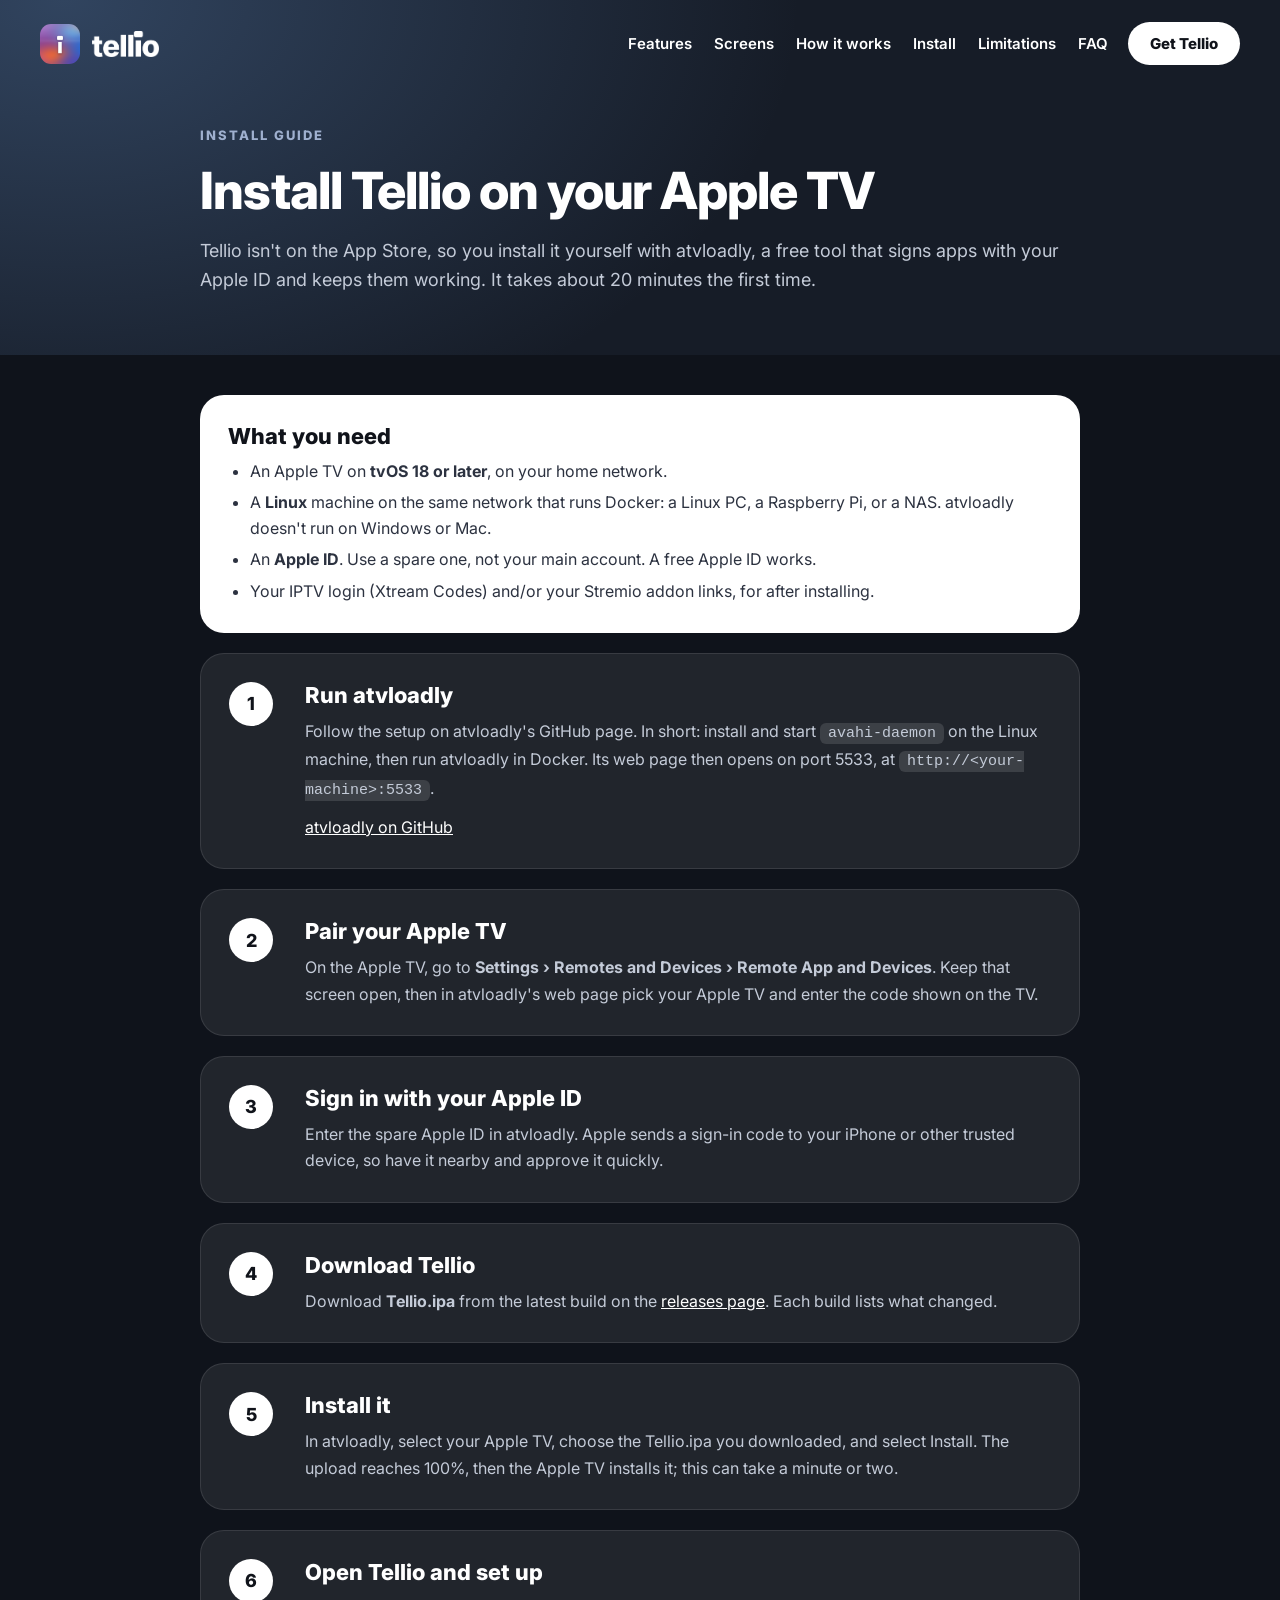
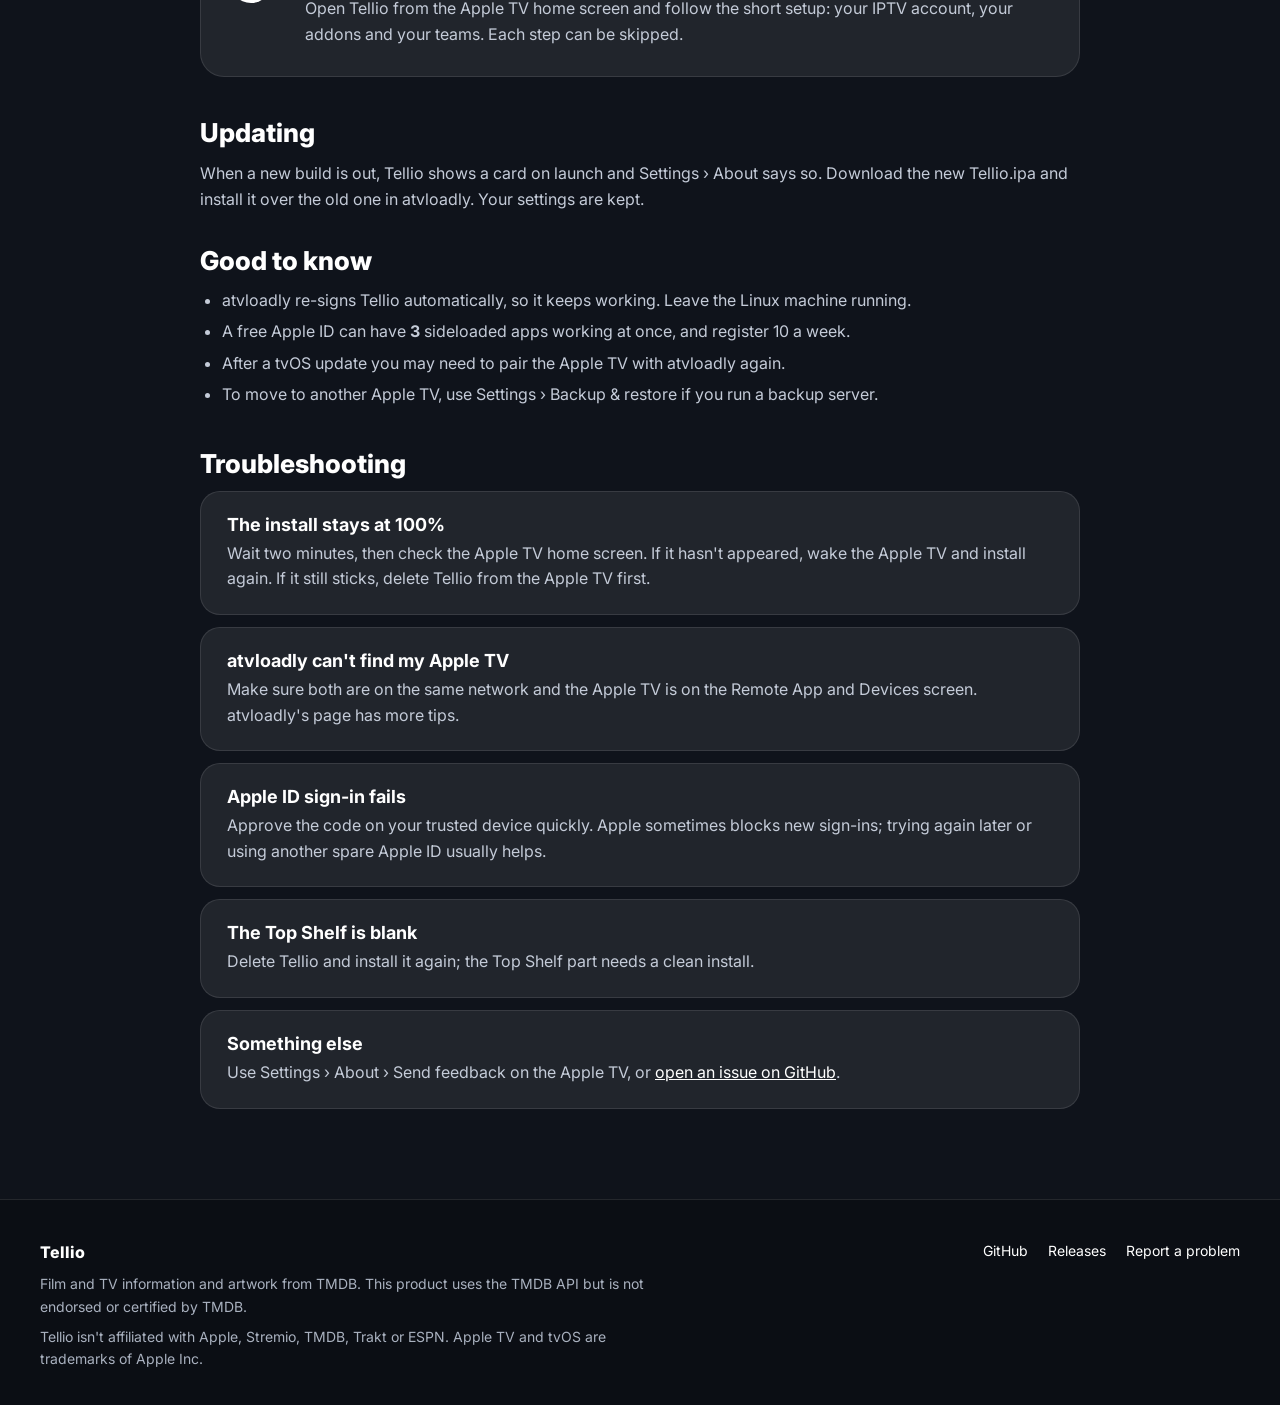
==== install.html @ f8b32e5e "Add beta details, privacy and an install guide The home page gets a BETA label, a Known limitations " ====
<!doctype html>
<html lang="en">
<head>
<meta charset="utf-8">
<meta name="viewport" content="width=device-width, initial-scale=1">
<title>Install Tellio on Apple TV</title>
<meta name="description" content="How to install Tellio on your Apple TV with atvloadly: what you need, step by step, updating and troubleshooting.">
<meta property="og:title" content="Install Tellio on Apple TV">
<meta property="og:description" content="A native Apple TV player for your own Stremio addons and IPTV account.">
<meta name="theme-color" content="#161c27">
<link rel="icon" href="favicon.png" type="image/png">
<link rel="apple-touch-icon" href="apple-touch-icon.png">
<meta property="og:image" content="https://ms2620.github.io/tellio-site/screens/og.jpg">
<meta name="twitter:card" content="summary_large_image">
<link rel="preconnect" href="https://fonts.googleapis.com">
<link rel="preconnect" href="https://fonts.gstatic.com" crossorigin>
<link href="https://fonts.googleapis.com/css2?family=Inter:wght@400;500;600;700;800&amp;display=swap" rel="stylesheet">
<style>
body{margin:0;background:#0f131b}
html{scroll-behavior:smooth}
a{color:#ffffff}a:hover{color:#d6dcea}
a:focus-visible{outline:3px solid #9fb0cf;outline-offset:3px;border-radius:8px}
section{scroll-margin-top:20px}
</style>
</head>
<body>
<div style="min-height:100vh;font-family:Inter, system-ui, sans-serif;color:#ffffff;background:#0f131b">
  <header style="background:radial-gradient(46rem 30rem at 5% 0%, rgba(89,128,179,0.4), rgba(0,0,0,0)),#161c27">
    <nav style="max-width:1200px;margin:0 auto;padding:22px 24px;display:flex;flex-wrap:wrap;align-items:center;gap:20px">
      <a href="index.html" aria-label="Tellio home" style="display:flex;align-items:center;gap:12px;text-decoration:none"><img src="logo.png" alt="" width="40" height="40" style="width:40px;height:40px;border-radius:11px;display:block"><img src="wordmark.png" alt="Tellio" height="26" style="height:26px;width:auto;display:block"></a>
      <span style="flex:1"></span>
      <div style="display:flex;flex-wrap:wrap;gap:22px;font-size:15px;font-weight:600"><a href="index.html#features" style="text-decoration:none">Features</a><a href="index.html#screens" style="text-decoration:none">Screens</a><a href="index.html#how" style="text-decoration:none">How it works</a><a href="index.html#install" style="text-decoration:none">Install</a><a href="index.html#limits" style="text-decoration:none">Limitations</a><a href="index.html#faq" style="text-decoration:none">FAQ</a></div>
      <a href="index.html#install" style="padding:12px 22px;border-radius:999px;background:#ffffff;color:#10131a;font-size:15px;font-weight:800;text-decoration:none">Get Tellio</a>
    </nav>
    <div style="max-width:880px;margin:0 auto;padding:40px 24px 60px;display:flex;flex-direction:column;gap:16px">
      <span style="font-size:13px;font-weight:800;letter-spacing:2px;color:#9fb0cf">INSTALL GUIDE</span>
      <h1 style="margin:0;font-size:clamp(2rem, 4.5vw, 3.2rem);font-weight:800;letter-spacing:-0.02em">Install Tellio on your Apple TV</h1>
      <p style="margin:0;font-size:18px;line-height:1.6;color:#c4cbd8">Tellio isn't on the App Store, so you install it yourself with atvloadly, a free tool that signs apps with your Apple ID and keeps them working. It takes about 20 minutes the first time.</p>
    </div>
  </header>
  <main style="max-width:880px;margin:0 auto;padding:40px 24px 90px;display:flex;flex-direction:column;gap:20px">
    <section style="padding:28px;border-radius:24px;background:#ffffff;color:#10131a;display:flex;flex-direction:column;gap:10px">
      <h2 style="margin:0;font-size:22px;font-weight:800">What you need</h2>
      <ul style="margin:0;padding-left:22px;display:flex;flex-direction:column;gap:6px;font-size:16px;line-height:1.6;color:#2c3240">
        <li>An Apple TV on <b>tvOS 18 or later</b>, on your home network.</li>
        <li>A <b>Linux</b> machine on the same network that runs Docker: a Linux PC, a Raspberry Pi, or a NAS. atvloadly doesn't run on Windows or Mac.</li>
        <li>An <b>Apple ID</b>. Use a spare one, not your main account. A free Apple ID works.</li>
        <li>Your IPTV login (Xtream Codes) and/or your Stremio addon links, for after installing.</li>
      </ul>
    </section>
    <section style="display:grid;grid-template-columns:56px 1fr;gap:20px;padding:28px;border-radius:24px;background:rgba(255,255,255,0.08);border:1px solid rgba(255,255,255,0.1)">
      <span style="width:44px;height:44px;border-radius:50%;background:#ffffff;color:#10131a;font-weight:800;font-size:18px;display:flex;align-items:center;justify-content:center">1</span>
      <div style="display:flex;flex-direction:column;gap:10px;min-width:0"><h2 style="margin:0;font-size:22px;font-weight:800">Run atvloadly</h2><p style="margin:0;font-size:16px;line-height:1.65;color:#c4cbd8">Follow the setup on atvloadly's GitHub page. In short: install and start <code style="font-family:ui-monospace, SFMono-Regular, Menlo, Consolas, monospace;font-size:15px;padding:2px 8px;border-radius:6px;background:rgba(255,255,255,0.12)">avahi-daemon</code> on the Linux machine, then run atvloadly in Docker. Its web page then opens on port 5533, at <code style="font-family:ui-monospace, SFMono-Regular, Menlo, Consolas, monospace;font-size:15px;padding:2px 8px;border-radius:6px;background:rgba(255,255,255,0.12)">http://&lt;your-machine&gt;:5533</code>.</p><p style="margin:0;font-size:16px;line-height:1.65;color:#c4cbd8"><a href="https://github.com/bitxeno/atvloadly">atvloadly on GitHub</a></p></div>
    </section>
    <section style="display:grid;grid-template-columns:56px 1fr;gap:20px;padding:28px;border-radius:24px;background:rgba(255,255,255,0.08);border:1px solid rgba(255,255,255,0.1)">
      <span style="width:44px;height:44px;border-radius:50%;background:#ffffff;color:#10131a;font-weight:800;font-size:18px;display:flex;align-items:center;justify-content:center">2</span>
      <div style="display:flex;flex-direction:column;gap:10px;min-width:0"><h2 style="margin:0;font-size:22px;font-weight:800">Pair your Apple TV</h2><p style="margin:0;font-size:16px;line-height:1.65;color:#c4cbd8">On the Apple TV, go to <b>Settings › Remotes and Devices › Remote App and Devices</b>. Keep that screen open, then in atvloadly's web page pick your Apple TV and enter the code shown on the TV.</p></div>
    </section>
    <section style="display:grid;grid-template-columns:56px 1fr;gap:20px;padding:28px;border-radius:24px;background:rgba(255,255,255,0.08);border:1px solid rgba(255,255,255,0.1)">
      <span style="width:44px;height:44px;border-radius:50%;background:#ffffff;color:#10131a;font-weight:800;font-size:18px;display:flex;align-items:center;justify-content:center">3</span>
      <div style="display:flex;flex-direction:column;gap:10px;min-width:0"><h2 style="margin:0;font-size:22px;font-weight:800">Sign in with your Apple ID</h2><p style="margin:0;font-size:16px;line-height:1.65;color:#c4cbd8">Enter the spare Apple ID in atvloadly. Apple sends a sign-in code to your iPhone or other trusted device, so have it nearby and approve it quickly.</p></div>
    </section>
    <section style="display:grid;grid-template-columns:56px 1fr;gap:20px;padding:28px;border-radius:24px;background:rgba(255,255,255,0.08);border:1px solid rgba(255,255,255,0.1)">
      <span style="width:44px;height:44px;border-radius:50%;background:#ffffff;color:#10131a;font-weight:800;font-size:18px;display:flex;align-items:center;justify-content:center">4</span>
      <div style="display:flex;flex-direction:column;gap:10px;min-width:0"><h2 style="margin:0;font-size:22px;font-weight:800">Download Tellio</h2><p style="margin:0;font-size:16px;line-height:1.65;color:#c4cbd8">Download <b>Tellio.ipa</b> from the latest build on the <a href="https://github.com/MS2620/tellio/releases">releases page</a>. Each build lists what changed.</p></div>
    </section>
    <section style="display:grid;grid-template-columns:56px 1fr;gap:20px;padding:28px;border-radius:24px;background:rgba(255,255,255,0.08);border:1px solid rgba(255,255,255,0.1)">
      <span style="width:44px;height:44px;border-radius:50%;background:#ffffff;color:#10131a;font-weight:800;font-size:18px;display:flex;align-items:center;justify-content:center">5</span>
      <div style="display:flex;flex-direction:column;gap:10px;min-width:0"><h2 style="margin:0;font-size:22px;font-weight:800">Install it</h2><p style="margin:0;font-size:16px;line-height:1.65;color:#c4cbd8">In atvloadly, select your Apple TV, choose the Tellio.ipa you downloaded, and select Install. The upload reaches 100%, then the Apple TV installs it; this can take a minute or two.</p></div>
    </section>
    <section style="display:grid;grid-template-columns:56px 1fr;gap:20px;padding:28px;border-radius:24px;background:rgba(255,255,255,0.08);border:1px solid rgba(255,255,255,0.1)">
      <span style="width:44px;height:44px;border-radius:50%;background:#ffffff;color:#10131a;font-weight:800;font-size:18px;display:flex;align-items:center;justify-content:center">6</span>
      <div style="display:flex;flex-direction:column;gap:10px;min-width:0"><h2 style="margin:0;font-size:22px;font-weight:800">Open Tellio and set up</h2><p style="margin:0;font-size:16px;line-height:1.65;color:#c4cbd8">Open Tellio from the Apple TV home screen and follow the short setup: your IPTV account, your addons and your teams. Each step can be skipped.</p></div>
    </section>
    <section style="display:flex;flex-direction:column;gap:12px;padding-top:20px">
      <h2 style="margin:0;font-size:26px;font-weight:800">Updating</h2>
      <p style="margin:0;font-size:16px;line-height:1.65;color:#c4cbd8">When a new build is out, Tellio shows a card on launch and Settings › About says so. Download the new Tellio.ipa and install it over the old one in atvloadly. Your settings are kept.</p>
      <h2 style="margin:20px 0 0;font-size:26px;font-weight:800">Good to know</h2>
      <ul style="margin:0;padding-left:22px;display:flex;flex-direction:column;gap:6px"><li style="font-size:16px;line-height:1.6;color:#c4cbd8">atvloadly re-signs Tellio automatically, so it keeps working. Leave the Linux machine running.</li><li style="font-size:16px;line-height:1.6;color:#c4cbd8">A free Apple ID can have <b>3</b> sideloaded apps working at once, and register 10 a week.</li><li style="font-size:16px;line-height:1.6;color:#c4cbd8">After a tvOS update you may need to pair the Apple TV with atvloadly again.</li><li style="font-size:16px;line-height:1.6;color:#c4cbd8">To move to another Apple TV, use Settings › Backup &amp; restore if you run a backup server.</li></ul>
    </section>
    <section style="display:flex;flex-direction:column;gap:12px;padding-top:20px">
      <h2 style="margin:0;font-size:26px;font-weight:800">Troubleshooting</h2>
      <div style="padding:22px 26px;border-radius:20px;background:rgba(255,255,255,0.08);border:1px solid rgba(255,255,255,0.1)"><h3 style="margin:0 0 6px;font-size:18px;font-weight:700">The install stays at 100%</h3><p style="margin:0;font-size:16px;line-height:1.6;color:#c4cbd8">Wait two minutes, then check the Apple TV home screen. If it hasn't appeared, wake the Apple TV and install again. If it still sticks, delete Tellio from the Apple TV first.</p></div>
      <div style="padding:22px 26px;border-radius:20px;background:rgba(255,255,255,0.08);border:1px solid rgba(255,255,255,0.1)"><h3 style="margin:0 0 6px;font-size:18px;font-weight:700">atvloadly can't find my Apple TV</h3><p style="margin:0;font-size:16px;line-height:1.6;color:#c4cbd8">Make sure both are on the same network and the Apple TV is on the Remote App and Devices screen. atvloadly's page has more tips.</p></div>
      <div style="padding:22px 26px;border-radius:20px;background:rgba(255,255,255,0.08);border:1px solid rgba(255,255,255,0.1)"><h3 style="margin:0 0 6px;font-size:18px;font-weight:700">Apple ID sign-in fails</h3><p style="margin:0;font-size:16px;line-height:1.6;color:#c4cbd8">Approve the code on your trusted device quickly. Apple sometimes blocks new sign-ins; trying again later or using another spare Apple ID usually helps.</p></div>
      <div style="padding:22px 26px;border-radius:20px;background:rgba(255,255,255,0.08);border:1px solid rgba(255,255,255,0.1)"><h3 style="margin:0 0 6px;font-size:18px;font-weight:700">The Top Shelf is blank</h3><p style="margin:0;font-size:16px;line-height:1.6;color:#c4cbd8">Delete Tellio and install it again; the Top Shelf part needs a clean install.</p></div>
      <div style="padding:22px 26px;border-radius:20px;background:rgba(255,255,255,0.08);border:1px solid rgba(255,255,255,0.1)"><h3 style="margin:0 0 6px;font-size:18px;font-weight:700">Something else</h3><p style="margin:0;font-size:16px;line-height:1.6;color:#c4cbd8">Use Settings › About › Send feedback on the Apple TV, or <a href="https://github.com/MS2620/tellio/issues">open an issue on GitHub</a>.</p></div>
    </section>
  </main>
  <footer style="border-top:1px solid rgba(255,255,255,0.1);background:#0b0e14">
    <div style="max-width:1200px;margin:0 auto;padding:40px 24px;display:flex;flex-wrap:wrap;gap:24px;justify-content:space-between;font-size:14px;line-height:1.6;color:#a9b1bf">
      <div style="display:flex;flex-direction:column;gap:8px;max-width:640px">
        <span style="font-size:16px;font-weight:800;color:#ffffff">Tellio</span>
        <span>Film and TV information and artwork from TMDB. This product uses the TMDB API but is not endorsed or certified by TMDB.</span>
        <span>Tellio isn't affiliated with Apple, Stremio, TMDB, Trakt or ESPN. Apple TV and tvOS are trademarks of Apple Inc.</span>
      </div>
      <div style="display:flex;gap:20px;align-items:flex-start"><a href="https://github.com/MS2620/tellio" style="text-decoration:none">GitHub</a><a href="https://github.com/MS2620/tellio/releases" style="text-decoration:none">Releases</a><a href="https://github.com/MS2620/tellio/issues" style="text-decoration:none">Report a problem</a></div>
    </div>
  </footer>
</div>
</body>
</html>
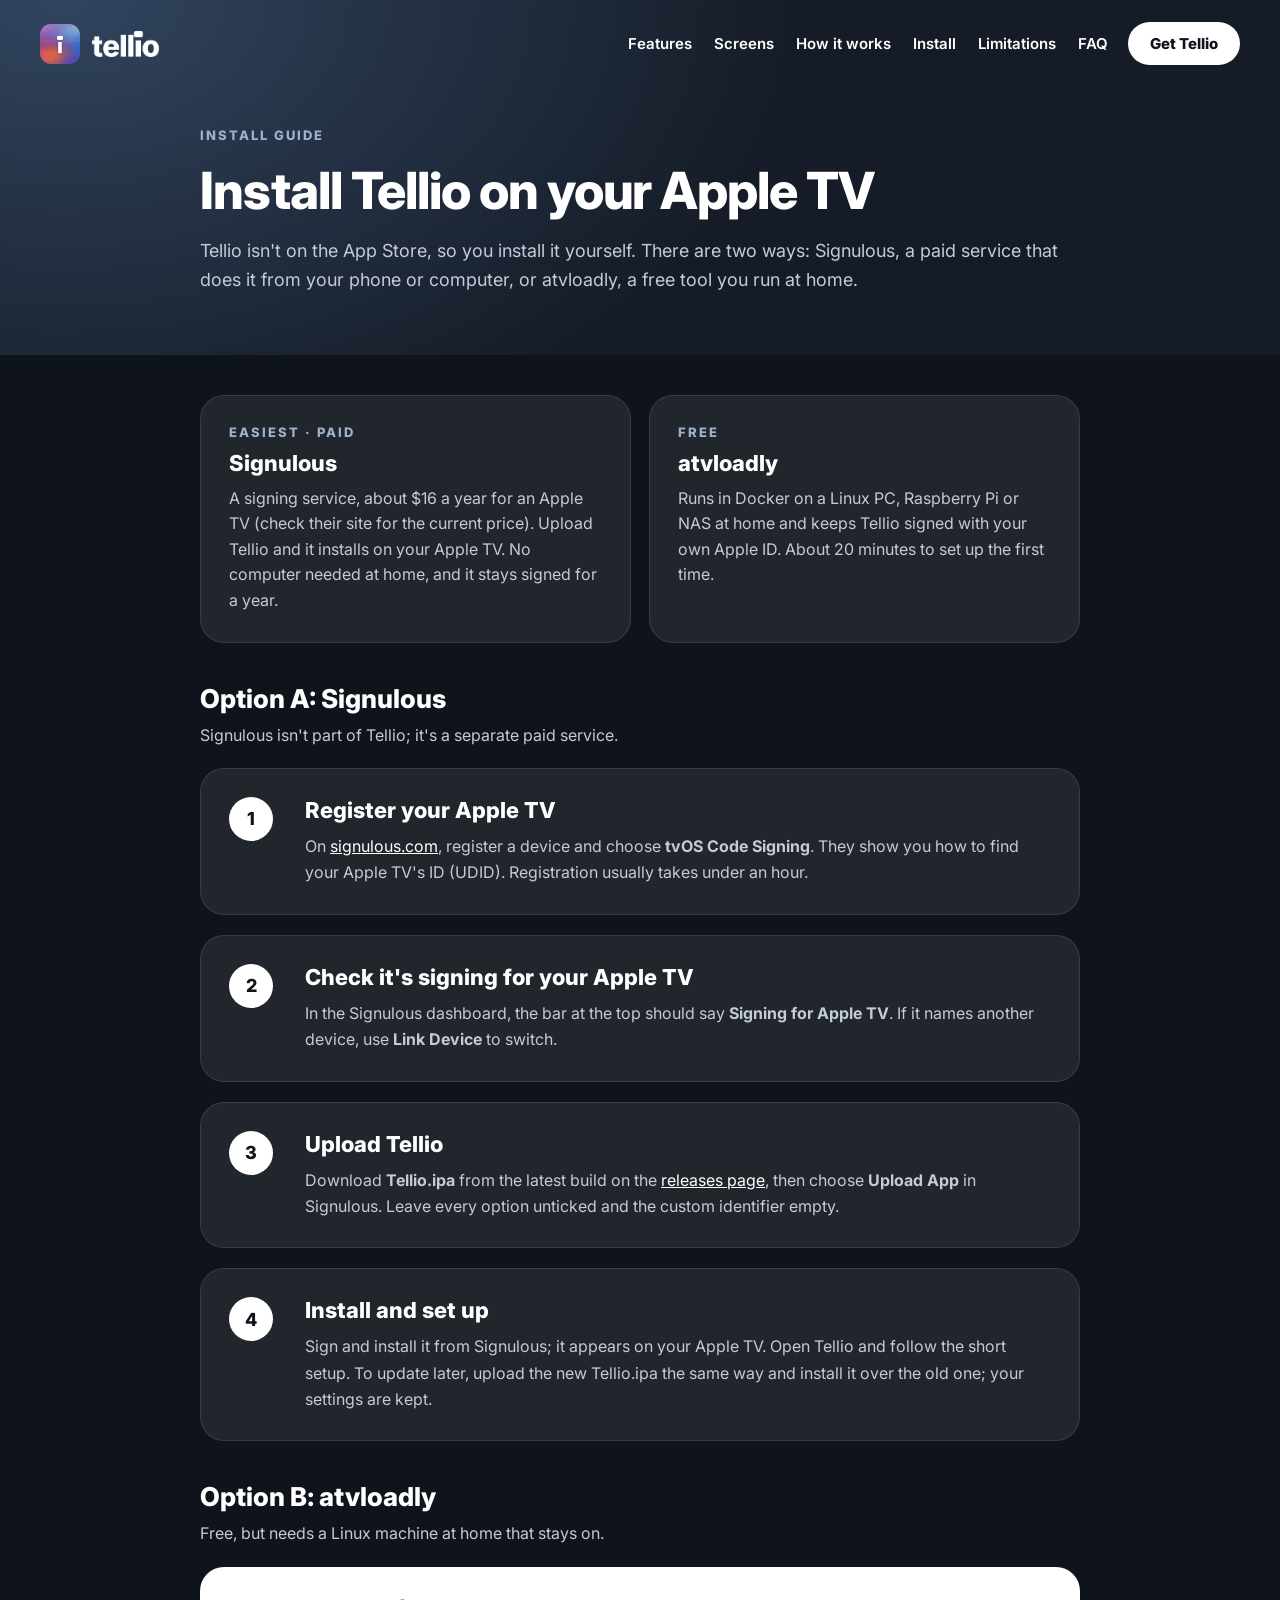
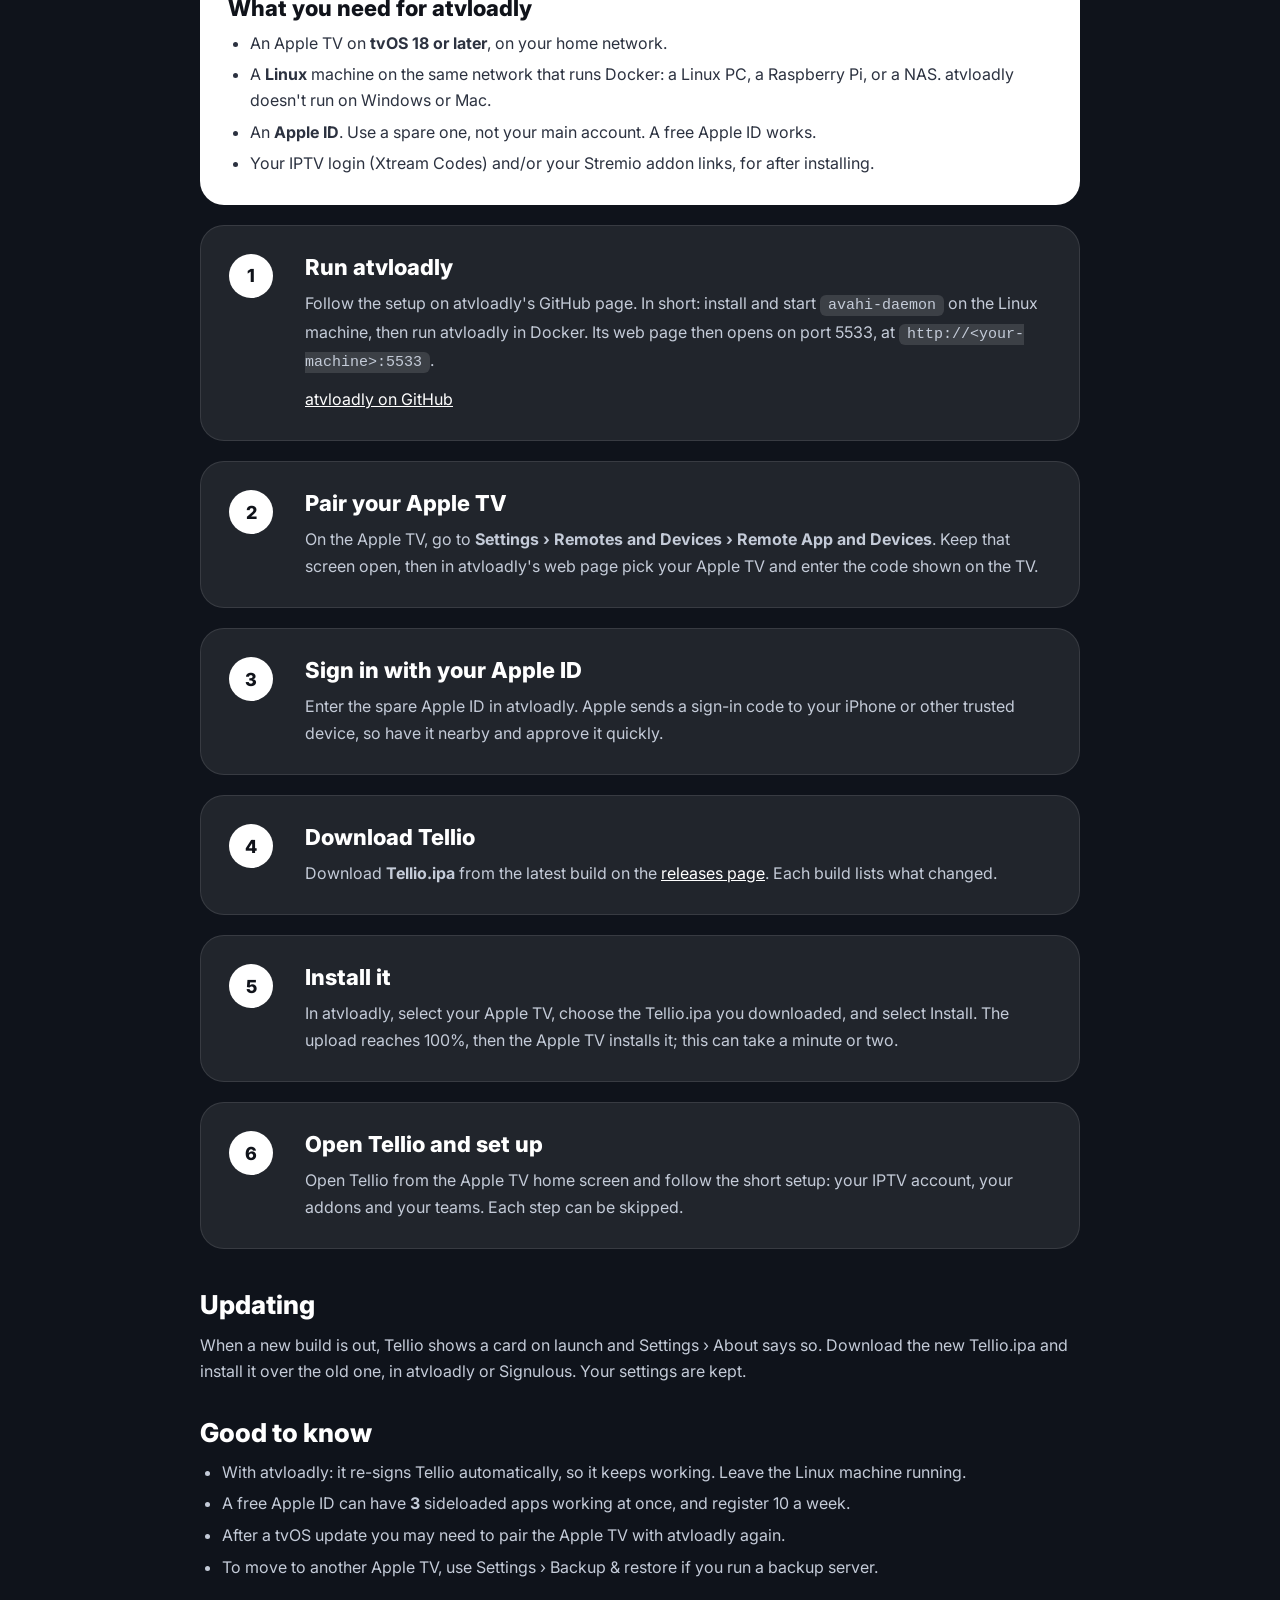
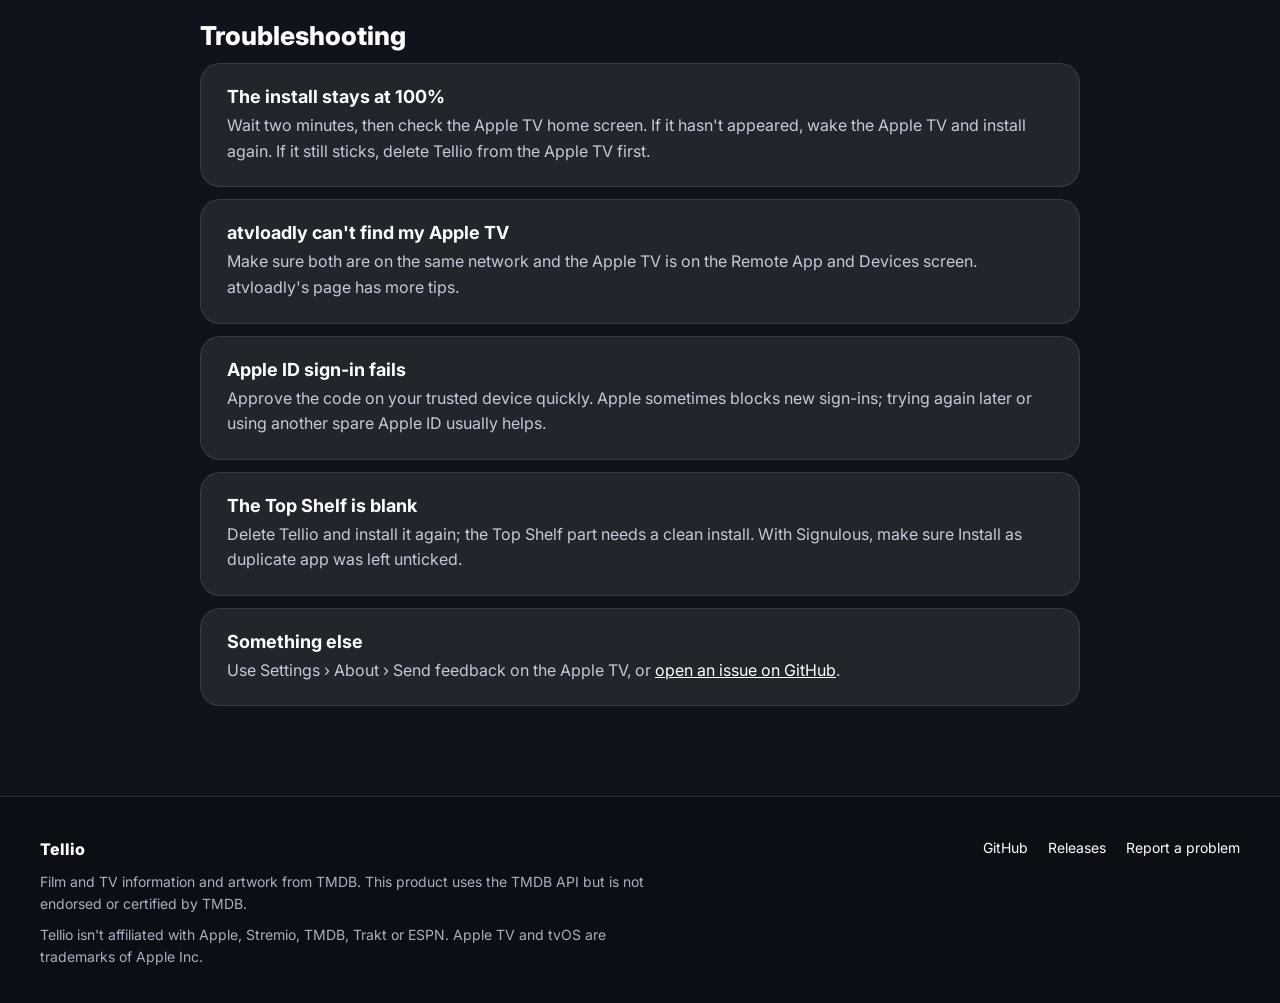
==== commit 44c0328d: "Add Signulous as an easier way to install The install guide now opens with a choice between Signulou" ====
--- a/install.html
+++ b/install.html
@@ -35,12 +35,48 @@
     <div style="max-width:880px;margin:0 auto;padding:40px 24px 60px;display:flex;flex-direction:column;gap:16px">
       <span style="font-size:13px;font-weight:800;letter-spacing:2px;color:#9fb0cf">INSTALL GUIDE</span>
       <h1 style="margin:0;font-size:clamp(2rem, 4.5vw, 3.2rem);font-weight:800;letter-spacing:-0.02em">Install Tellio on your Apple TV</h1>
-      <p style="margin:0;font-size:18px;line-height:1.6;color:#c4cbd8">Tellio isn't on the App Store, so you install it yourself with atvloadly, a free tool that signs apps with your Apple ID and keeps them working. It takes about 20 minutes the first time.</p>
+      <p style="margin:0;font-size:18px;line-height:1.6;color:#c4cbd8">Tellio isn't on the App Store, so you install it yourself. There are two ways: Signulous, a paid service that does it from your phone or computer, or atvloadly, a free tool you run at home.</p>
     </div>
   </header>
   <main style="max-width:880px;margin:0 auto;padding:40px 24px 90px;display:flex;flex-direction:column;gap:20px">
+    <section style="display:grid;grid-template-columns:repeat(auto-fit, minmax(min(18rem, 100%), 1fr));gap:18px">
+      <div style="padding:28px;border-radius:24px;background:rgba(255,255,255,0.08);border:1px solid rgba(255,255,255,0.1);display:flex;flex-direction:column;gap:10px">
+        <span style="font-size:13px;font-weight:800;letter-spacing:2px;color:#9fb0cf">EASIEST · PAID</span>
+        <h2 style="margin:0;font-size:22px;font-weight:800">Signulous</h2>
+        <p style="margin:0;font-size:16px;line-height:1.6;color:#c4cbd8">A signing service, about $16 a year for an Apple TV (check their site for the current price). Upload Tellio and it installs on your Apple TV. No computer needed at home, and it stays signed for a year.</p>
+      </div>
+      <div style="padding:28px;border-radius:24px;background:rgba(255,255,255,0.08);border:1px solid rgba(255,255,255,0.1);display:flex;flex-direction:column;gap:10px">
+        <span style="font-size:13px;font-weight:800;letter-spacing:2px;color:#9fb0cf">FREE</span>
+        <h2 style="margin:0;font-size:22px;font-weight:800">atvloadly</h2>
+        <p style="margin:0;font-size:16px;line-height:1.6;color:#c4cbd8">Runs in Docker on a Linux PC, Raspberry Pi or NAS at home and keeps Tellio signed with your own Apple ID. About 20 minutes to set up the first time.</p>
+      </div>
+    </section>
+    <section style="display:flex;flex-direction:column;gap:8px;padding-top:20px">
+      <h2 style="margin:0;font-size:26px;font-weight:800">Option A: Signulous</h2>
+      <p style="margin:0;font-size:16px;line-height:1.65;color:#c4cbd8">Signulous isn't part of Tellio; it's a separate paid service.</p>
+    </section>
+    <section style="display:grid;grid-template-columns:56px 1fr;gap:20px;padding:28px;border-radius:24px;background:rgba(255,255,255,0.08);border:1px solid rgba(255,255,255,0.1)">
+      <span style="width:44px;height:44px;border-radius:50%;background:#ffffff;color:#10131a;font-weight:800;font-size:18px;display:flex;align-items:center;justify-content:center">1</span>
+      <div style="display:flex;flex-direction:column;gap:10px;min-width:0"><h2 style="margin:0;font-size:22px;font-weight:800">Register your Apple TV</h2><p style="margin:0;font-size:16px;line-height:1.65;color:#c4cbd8">On <a href="https://www.signulous.com">signulous.com</a>, register a device and choose <b>tvOS Code Signing</b>. They show you how to find your Apple TV's ID (UDID). Registration usually takes under an hour.</p></div>
+    </section>
+    <section style="display:grid;grid-template-columns:56px 1fr;gap:20px;padding:28px;border-radius:24px;background:rgba(255,255,255,0.08);border:1px solid rgba(255,255,255,0.1)">
+      <span style="width:44px;height:44px;border-radius:50%;background:#ffffff;color:#10131a;font-weight:800;font-size:18px;display:flex;align-items:center;justify-content:center">2</span>
+      <div style="display:flex;flex-direction:column;gap:10px;min-width:0"><h2 style="margin:0;font-size:22px;font-weight:800">Check it's signing for your Apple TV</h2><p style="margin:0;font-size:16px;line-height:1.65;color:#c4cbd8">In the Signulous dashboard, the bar at the top should say <b>Signing for Apple TV</b>. If it names another device, use <b>Link Device</b> to switch.</p></div>
+    </section>
+    <section style="display:grid;grid-template-columns:56px 1fr;gap:20px;padding:28px;border-radius:24px;background:rgba(255,255,255,0.08);border:1px solid rgba(255,255,255,0.1)">
+      <span style="width:44px;height:44px;border-radius:50%;background:#ffffff;color:#10131a;font-weight:800;font-size:18px;display:flex;align-items:center;justify-content:center">3</span>
+      <div style="display:flex;flex-direction:column;gap:10px;min-width:0"><h2 style="margin:0;font-size:22px;font-weight:800">Upload Tellio</h2><p style="margin:0;font-size:16px;line-height:1.65;color:#c4cbd8">Download <b>Tellio.ipa</b> from the latest build on the <a href="https://github.com/MS2620/tellio/releases">releases page</a>, then choose <b>Upload App</b> in Signulous. Leave every option unticked and the custom identifier empty.</p></div>
+    </section>
+    <section style="display:grid;grid-template-columns:56px 1fr;gap:20px;padding:28px;border-radius:24px;background:rgba(255,255,255,0.08);border:1px solid rgba(255,255,255,0.1)">
+      <span style="width:44px;height:44px;border-radius:50%;background:#ffffff;color:#10131a;font-weight:800;font-size:18px;display:flex;align-items:center;justify-content:center">4</span>
+      <div style="display:flex;flex-direction:column;gap:10px;min-width:0"><h2 style="margin:0;font-size:22px;font-weight:800">Install and set up</h2><p style="margin:0;font-size:16px;line-height:1.65;color:#c4cbd8">Sign and install it from Signulous; it appears on your Apple TV. Open Tellio and follow the short setup. To update later, upload the new Tellio.ipa the same way and install it over the old one; your settings are kept.</p></div>
+    </section>
+    <section style="display:flex;flex-direction:column;gap:8px;padding-top:20px">
+      <h2 style="margin:0;font-size:26px;font-weight:800">Option B: atvloadly</h2>
+      <p style="margin:0;font-size:16px;line-height:1.65;color:#c4cbd8">Free, but needs a Linux machine at home that stays on.</p>
+    </section>
     <section style="padding:28px;border-radius:24px;background:#ffffff;color:#10131a;display:flex;flex-direction:column;gap:10px">
-      <h2 style="margin:0;font-size:22px;font-weight:800">What you need</h2>
+      <h2 style="margin:0;font-size:22px;font-weight:800">What you need for atvloadly</h2>
       <ul style="margin:0;padding-left:22px;display:flex;flex-direction:column;gap:6px;font-size:16px;line-height:1.6;color:#2c3240">
         <li>An Apple TV on <b>tvOS 18 or later</b>, on your home network.</li>
         <li>A <b>Linux</b> machine on the same network that runs Docker: a Linux PC, a Raspberry Pi, or a NAS. atvloadly doesn't run on Windows or Mac.</li>
@@ -74,16 +110,16 @@
     </section>
     <section style="display:flex;flex-direction:column;gap:12px;padding-top:20px">
       <h2 style="margin:0;font-size:26px;font-weight:800">Updating</h2>
-      <p style="margin:0;font-size:16px;line-height:1.65;color:#c4cbd8">When a new build is out, Tellio shows a card on launch and Settings › About says so. Download the new Tellio.ipa and install it over the old one in atvloadly. Your settings are kept.</p>
+      <p style="margin:0;font-size:16px;line-height:1.65;color:#c4cbd8">When a new build is out, Tellio shows a card on launch and Settings › About says so. Download the new Tellio.ipa and install it over the old one, in atvloadly or Signulous. Your settings are kept.</p>
       <h2 style="margin:20px 0 0;font-size:26px;font-weight:800">Good to know</h2>
-      <ul style="margin:0;padding-left:22px;display:flex;flex-direction:column;gap:6px"><li style="font-size:16px;line-height:1.6;color:#c4cbd8">atvloadly re-signs Tellio automatically, so it keeps working. Leave the Linux machine running.</li><li style="font-size:16px;line-height:1.6;color:#c4cbd8">A free Apple ID can have <b>3</b> sideloaded apps working at once, and register 10 a week.</li><li style="font-size:16px;line-height:1.6;color:#c4cbd8">After a tvOS update you may need to pair the Apple TV with atvloadly again.</li><li style="font-size:16px;line-height:1.6;color:#c4cbd8">To move to another Apple TV, use Settings › Backup &amp; restore if you run a backup server.</li></ul>
+      <ul style="margin:0;padding-left:22px;display:flex;flex-direction:column;gap:6px"><li style="font-size:16px;line-height:1.6;color:#c4cbd8">With atvloadly: it re-signs Tellio automatically, so it keeps working. Leave the Linux machine running.</li><li style="font-size:16px;line-height:1.6;color:#c4cbd8">A free Apple ID can have <b>3</b> sideloaded apps working at once, and register 10 a week.</li><li style="font-size:16px;line-height:1.6;color:#c4cbd8">After a tvOS update you may need to pair the Apple TV with atvloadly again.</li><li style="font-size:16px;line-height:1.6;color:#c4cbd8">To move to another Apple TV, use Settings › Backup &amp; restore if you run a backup server.</li></ul>
     </section>
     <section style="display:flex;flex-direction:column;gap:12px;padding-top:20px">
       <h2 style="margin:0;font-size:26px;font-weight:800">Troubleshooting</h2>
       <div style="padding:22px 26px;border-radius:20px;background:rgba(255,255,255,0.08);border:1px solid rgba(255,255,255,0.1)"><h3 style="margin:0 0 6px;font-size:18px;font-weight:700">The install stays at 100%</h3><p style="margin:0;font-size:16px;line-height:1.6;color:#c4cbd8">Wait two minutes, then check the Apple TV home screen. If it hasn't appeared, wake the Apple TV and install again. If it still sticks, delete Tellio from the Apple TV first.</p></div>
       <div style="padding:22px 26px;border-radius:20px;background:rgba(255,255,255,0.08);border:1px solid rgba(255,255,255,0.1)"><h3 style="margin:0 0 6px;font-size:18px;font-weight:700">atvloadly can't find my Apple TV</h3><p style="margin:0;font-size:16px;line-height:1.6;color:#c4cbd8">Make sure both are on the same network and the Apple TV is on the Remote App and Devices screen. atvloadly's page has more tips.</p></div>
       <div style="padding:22px 26px;border-radius:20px;background:rgba(255,255,255,0.08);border:1px solid rgba(255,255,255,0.1)"><h3 style="margin:0 0 6px;font-size:18px;font-weight:700">Apple ID sign-in fails</h3><p style="margin:0;font-size:16px;line-height:1.6;color:#c4cbd8">Approve the code on your trusted device quickly. Apple sometimes blocks new sign-ins; trying again later or using another spare Apple ID usually helps.</p></div>
-      <div style="padding:22px 26px;border-radius:20px;background:rgba(255,255,255,0.08);border:1px solid rgba(255,255,255,0.1)"><h3 style="margin:0 0 6px;font-size:18px;font-weight:700">The Top Shelf is blank</h3><p style="margin:0;font-size:16px;line-height:1.6;color:#c4cbd8">Delete Tellio and install it again; the Top Shelf part needs a clean install.</p></div>
+      <div style="padding:22px 26px;border-radius:20px;background:rgba(255,255,255,0.08);border:1px solid rgba(255,255,255,0.1)"><h3 style="margin:0 0 6px;font-size:18px;font-weight:700">The Top Shelf is blank</h3><p style="margin:0;font-size:16px;line-height:1.6;color:#c4cbd8">Delete Tellio and install it again; the Top Shelf part needs a clean install. With Signulous, make sure Install as duplicate app was left unticked.</p></div>
       <div style="padding:22px 26px;border-radius:20px;background:rgba(255,255,255,0.08);border:1px solid rgba(255,255,255,0.1)"><h3 style="margin:0 0 6px;font-size:18px;font-weight:700">Something else</h3><p style="margin:0;font-size:16px;line-height:1.6;color:#c4cbd8">Use Settings › About › Send feedback on the Apple TV, or <a href="https://github.com/MS2620/tellio/issues">open an issue on GitHub</a>.</p></div>
     </section>
   </main>
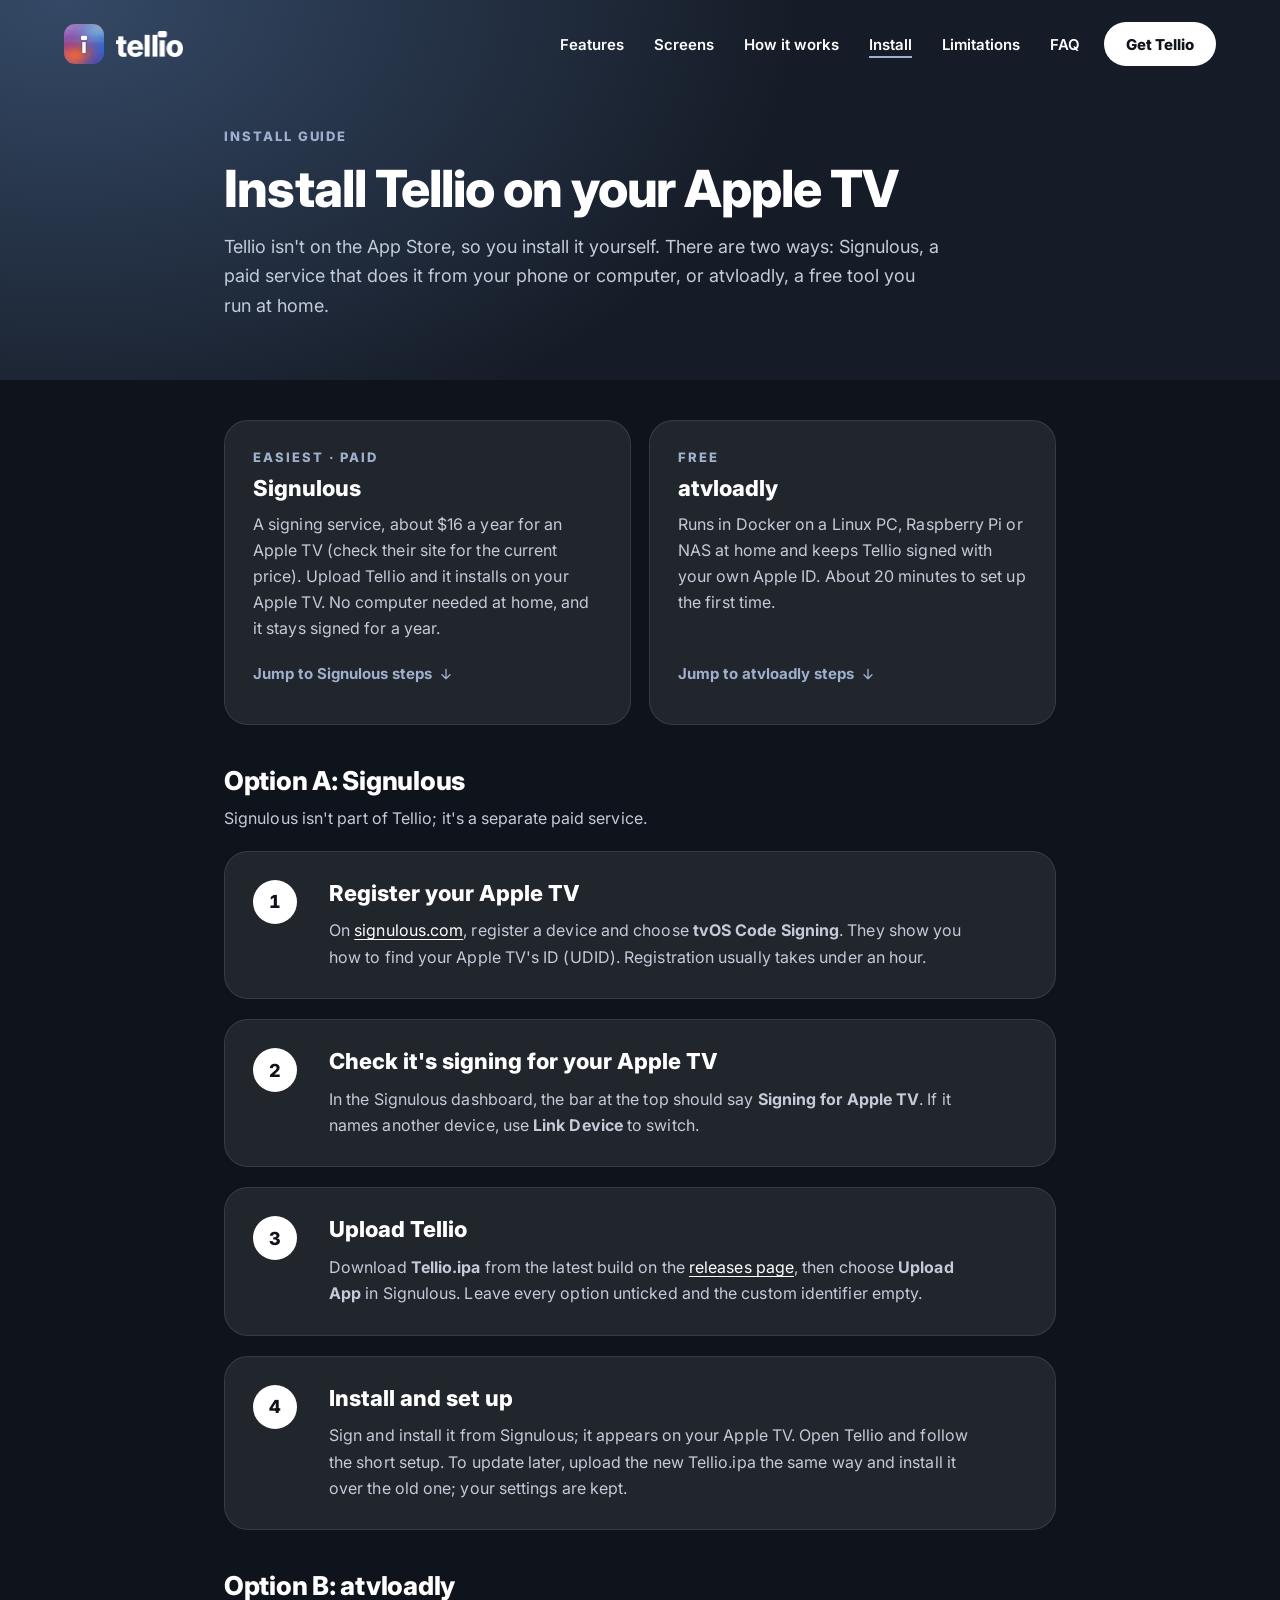
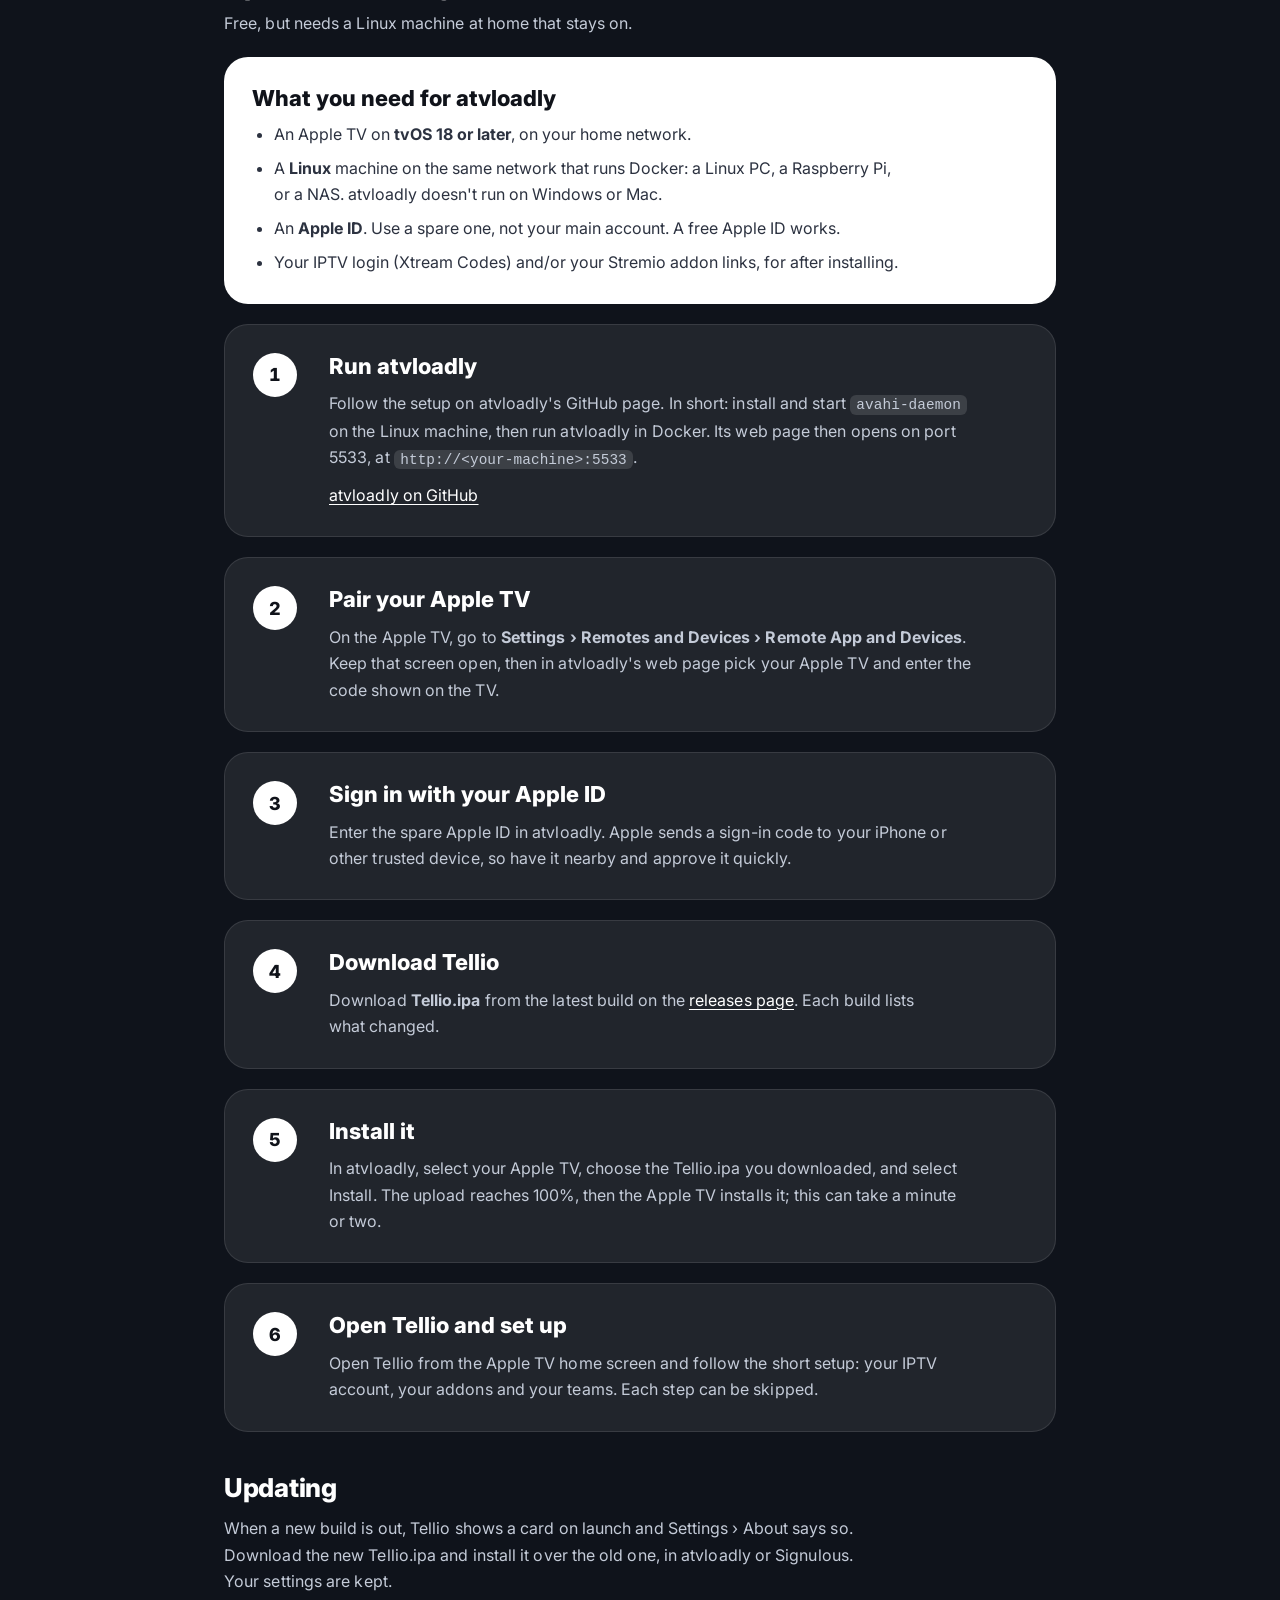
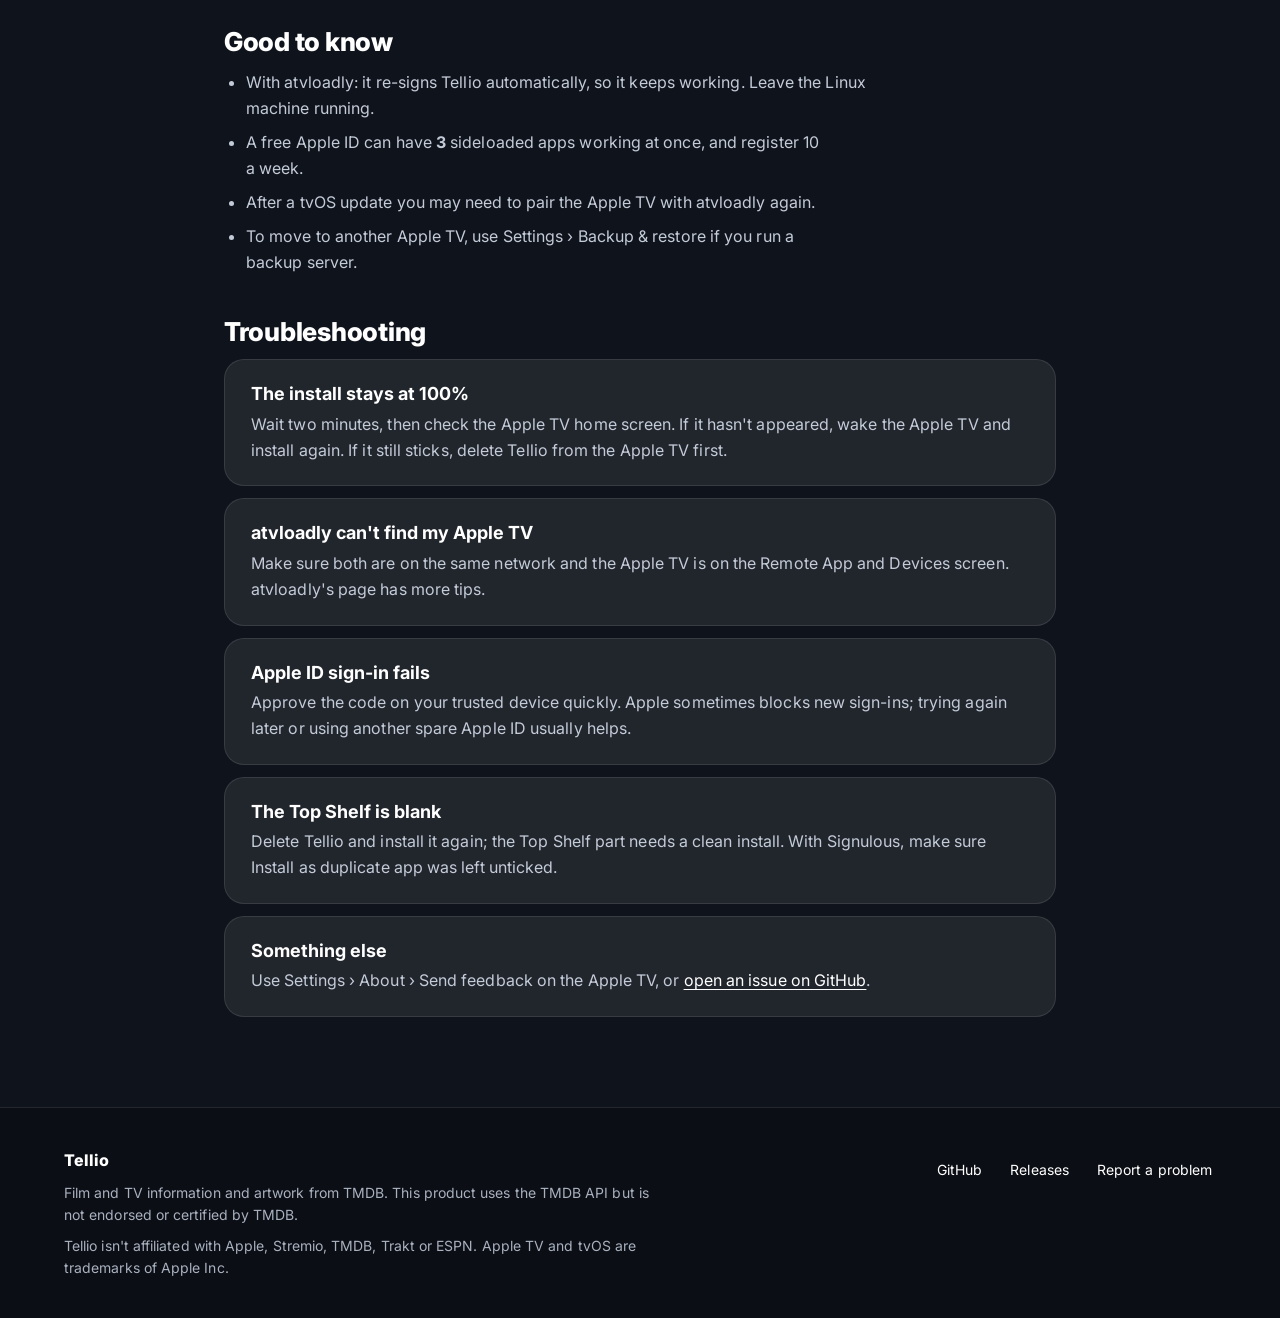
==== commit 15adb251: "Fixed styling errors" ====
--- a/install.html
+++ b/install.html
@@ -2,11 +2,12 @@
 <html lang="en">
 <head>
 <meta charset="utf-8">
-<meta name="viewport" content="width=device-width, initial-scale=1">
+<meta name="viewport" content="width=device-width, initial-scale=1, viewport-fit=cover">
+<meta name="color-scheme" content="dark">
 <title>Install Tellio on Apple TV</title>
-<meta name="description" content="How to install Tellio on your Apple TV with atvloadly: what you need, step by step, updating and troubleshooting.">
+<meta name="description" content="How to install Tellio on your Apple TV with Signulous or atvloadly: what you need, step by step, updating and troubleshooting.">
 <meta property="og:title" content="Install Tellio on Apple TV">
-<meta property="og:description" content="A native Apple TV player for your own Stremio addons and IPTV account.">
+<meta property="og:description" content="Step-by-step guide to installing Tellio on your Apple TV with Signulous or atvloadly.">
 <meta name="theme-color" content="#161c27">
 <link rel="icon" href="favicon.png" type="image/png">
 <link rel="apple-touch-icon" href="apple-touch-icon.png">
@@ -14,123 +15,123 @@
 <meta name="twitter:card" content="summary_large_image">
 <link rel="preconnect" href="https://fonts.googleapis.com">
 <link rel="preconnect" href="https://fonts.gstatic.com" crossorigin>
-<link href="https://fonts.googleapis.com/css2?family=Inter:wght@400;500;600;700;800&amp;display=swap" rel="stylesheet">
-<style>
-body{margin:0;background:#0f131b}
-html{scroll-behavior:smooth}
-a{color:#ffffff}a:hover{color:#d6dcea}
-a:focus-visible{outline:3px solid #9fb0cf;outline-offset:3px;border-radius:8px}
-section{scroll-margin-top:20px}
-</style>
+<link href="https://fonts.googleapis.com/css2?family=Inter:wght@400;600;700;800&amp;display=swap" rel="stylesheet">
+<link rel="stylesheet" href="styles.css">
 </head>
 <body>
-<div style="min-height:100vh;font-family:Inter, system-ui, sans-serif;color:#ffffff;background:#0f131b">
-  <header style="background:radial-gradient(46rem 30rem at 5% 0%, rgba(89,128,179,0.4), rgba(0,0,0,0)),#161c27">
-    <nav style="max-width:1200px;margin:0 auto;padding:22px 24px;display:flex;flex-wrap:wrap;align-items:center;gap:20px">
-      <a href="index.html" aria-label="Tellio home" style="display:flex;align-items:center;gap:12px;text-decoration:none"><img src="logo.png" alt="" width="40" height="40" style="width:40px;height:40px;border-radius:11px;display:block"><img src="wordmark.png" alt="Tellio" height="26" style="height:26px;width:auto;display:block"></a>
-      <span style="flex:1"></span>
-      <div style="display:flex;flex-wrap:wrap;gap:22px;font-size:15px;font-weight:600"><a href="index.html#features" style="text-decoration:none">Features</a><a href="index.html#screens" style="text-decoration:none">Screens</a><a href="index.html#how" style="text-decoration:none">How it works</a><a href="index.html#install" style="text-decoration:none">Install</a><a href="index.html#limits" style="text-decoration:none">Limitations</a><a href="index.html#faq" style="text-decoration:none">FAQ</a></div>
-      <a href="index.html#install" style="padding:12px 22px;border-radius:999px;background:#ffffff;color:#10131a;font-size:15px;font-weight:800;text-decoration:none">Get Tellio</a>
+<div class="page-shell">
+  <a href="#main" class="skip-link">Skip to main content</a>
+  <header class="site-header site-header--compact">
+    <nav class="site-nav" aria-label="Primary">
+      <a href="index.html" aria-label="Tellio home" class="brand-link"><picture><source type="image/webp" srcset="logo-80.webp 80w, logo-120.webp 120w" sizes="40px"><img src="logo.png" alt="" width="40" height="40" decoding="async" class="brand-logo"></picture><picture><source type="image/webp" srcset="wordmark-135.webp 135w, wordmark-202.webp 202w" sizes="67px"><img src="wordmark.png" alt="Tellio" width="67" height="26" decoding="async" class="brand-wordmark"></picture></a>
+      <div class="nav-links"><a href="index.html#features">Features</a><a href="index.html#screens">Screens</a><a href="index.html#how">How it works</a><a href="install.html" aria-current="page">Install</a><a href="index.html#limits">Limitations</a><a href="index.html#faq">FAQ</a></div>
+      <a href="https://github.com/MS2620/tellio/releases" class="btn btn-nav btn-primary">Get Tellio</a>
     </nav>
-    <div style="max-width:880px;margin:0 auto;padding:40px 24px 60px;display:flex;flex-direction:column;gap:16px">
-      <span style="font-size:13px;font-weight:800;letter-spacing:2px;color:#9fb0cf">INSTALL GUIDE</span>
-      <h1 style="margin:0;font-size:clamp(2rem, 4.5vw, 3.2rem);font-weight:800;letter-spacing:-0.02em">Install Tellio on your Apple TV</h1>
-      <p style="margin:0;font-size:18px;line-height:1.6;color:#c4cbd8">Tellio isn't on the App Store, so you install it yourself. There are two ways: Signulous, a paid service that does it from your phone or computer, or atvloadly, a free tool you run at home.</p>
+    <div class="page-intro">
+      <span class="eyebrow">INSTALL GUIDE</span>
+      <h1 class="page-title">Install Tellio on your Apple TV</h1>
+      <p class="page-lead">Tellio isn't on the App Store, so you install it yourself. There are two ways: Signulous, a paid service that does it from your phone or computer, or atvloadly, a free tool you run at home.</p>
     </div>
   </header>
-  <main style="max-width:880px;margin:0 auto;padding:40px 24px 90px;display:flex;flex-direction:column;gap:20px">
-    <section style="display:grid;grid-template-columns:repeat(auto-fit, minmax(min(18rem, 100%), 1fr));gap:18px">
-      <div style="padding:28px;border-radius:24px;background:rgba(255,255,255,0.08);border:1px solid rgba(255,255,255,0.1);display:flex;flex-direction:column;gap:10px">
-        <span style="font-size:13px;font-weight:800;letter-spacing:2px;color:#9fb0cf">EASIEST · PAID</span>
-        <h2 style="margin:0;font-size:22px;font-weight:800">Signulous</h2>
-        <p style="margin:0;font-size:16px;line-height:1.6;color:#c4cbd8">A signing service, about $16 a year for an Apple TV (check their site for the current price). Upload Tellio and it installs on your Apple TV. No computer needed at home, and it stays signed for a year.</p>
+  <main id="main" tabindex="-1" class="guide-main">
+    <section class="grid-options">
+      <div class="card card--option">
+        <span class="eyebrow">EASIEST · PAID</span>
+        <h2 class="card-title--lg">Signulous</h2>
+        <p class="card-body card-body--relaxed">A signing service, about $16 a year for an Apple TV (check their site for the current price). Upload Tellio and it installs on your Apple TV. No computer needed at home, and it stays signed for a year.</p>
+        <a href="#signulous" class="option-jump">Jump to Signulous steps<svg aria-hidden="true" width="16" height="16" viewBox="0 0 24 24" fill="none" stroke="currentColor" stroke-width="2" stroke-linecap="round" stroke-linejoin="round"><path d="M12 5v14M6 13l6 6 6-6"></path></svg></a>
       </div>
-      <div style="padding:28px;border-radius:24px;background:rgba(255,255,255,0.08);border:1px solid rgba(255,255,255,0.1);display:flex;flex-direction:column;gap:10px">
-        <span style="font-size:13px;font-weight:800;letter-spacing:2px;color:#9fb0cf">FREE</span>
-        <h2 style="margin:0;font-size:22px;font-weight:800">atvloadly</h2>
-        <p style="margin:0;font-size:16px;line-height:1.6;color:#c4cbd8">Runs in Docker on a Linux PC, Raspberry Pi or NAS at home and keeps Tellio signed with your own Apple ID. About 20 minutes to set up the first time.</p>
+      <div class="card card--option">
+        <span class="eyebrow">FREE</span>
+        <h2 class="card-title--lg">atvloadly</h2>
+        <p class="card-body card-body--relaxed">Runs in Docker on a Linux PC, Raspberry Pi or NAS at home and keeps Tellio signed with your own Apple ID. About 20 minutes to set up the first time.</p>
+        <a href="#atvloadly" class="option-jump">Jump to atvloadly steps<svg aria-hidden="true" width="16" height="16" viewBox="0 0 24 24" fill="none" stroke="currentColor" stroke-width="2" stroke-linecap="round" stroke-linejoin="round"><path d="M12 5v14M6 13l6 6 6-6"></path></svg></a>
       </div>
     </section>
-    <section style="display:flex;flex-direction:column;gap:8px;padding-top:20px">
-      <h2 style="margin:0;font-size:26px;font-weight:800">Option A: Signulous</h2>
-      <p style="margin:0;font-size:16px;line-height:1.65;color:#c4cbd8">Signulous isn't part of Tellio; it's a separate paid service.</p>
+    <section id="signulous" class="guide-group">
+      <h2 class="panel-heading">Option A: Signulous</h2>
+      <p class="card-body card-body--guide">Signulous isn't part of Tellio; it's a separate paid service.</p>
     </section>
-    <section style="display:grid;grid-template-columns:56px 1fr;gap:20px;padding:28px;border-radius:24px;background:rgba(255,255,255,0.08);border:1px solid rgba(255,255,255,0.1)">
-      <span style="width:44px;height:44px;border-radius:50%;background:#ffffff;color:#10131a;font-weight:800;font-size:18px;display:flex;align-items:center;justify-content:center">1</span>
-      <div style="display:flex;flex-direction:column;gap:10px;min-width:0"><h2 style="margin:0;font-size:22px;font-weight:800">Register your Apple TV</h2><p style="margin:0;font-size:16px;line-height:1.65;color:#c4cbd8">On <a href="https://www.signulous.com">signulous.com</a>, register a device and choose <b>tvOS Code Signing</b>. They show you how to find your Apple TV's ID (UDID). Registration usually takes under an hour.</p></div>
+    <ol class="step-stack">
+      <li class="step-card">
+        <span class="step-badge step-badge--lg" aria-hidden="true">1</span>
+        <div class="step-content"><h3 class="card-title--lg">Register your Apple TV</h3><p class="card-body card-body--guide">On <a href="https://www.signulous.com">signulous.com</a>, register a device and choose <strong>tvOS Code Signing</strong>. They show you how to find your Apple TV's ID (UDID). Registration usually takes under an hour.</p></div>
+      </li>
+      <li class="step-card">
+        <span class="step-badge step-badge--lg" aria-hidden="true">2</span>
+        <div class="step-content"><h3 class="card-title--lg">Check it's signing for your Apple TV</h3><p class="card-body card-body--guide">In the Signulous dashboard, the bar at the top should say <strong>Signing for Apple TV</strong>. If it names another device, use <strong>Link Device</strong> to switch.</p></div>
+      </li>
+      <li class="step-card">
+        <span class="step-badge step-badge--lg" aria-hidden="true">3</span>
+        <div class="step-content"><h3 class="card-title--lg">Upload Tellio</h3><p class="card-body card-body--guide">Download <strong>Tellio.ipa</strong> from the latest build on the <a href="https://github.com/MS2620/tellio/releases">releases page</a>, then choose <strong>Upload App</strong> in Signulous. Leave every option unticked and the custom identifier empty.</p></div>
+      </li>
+      <li class="step-card">
+        <span class="step-badge step-badge--lg" aria-hidden="true">4</span>
+        <div class="step-content"><h3 class="card-title--lg">Install and set up</h3><p class="card-body card-body--guide">Sign and install it from Signulous; it appears on your Apple TV. Open Tellio and follow the short setup. To update later, upload the new Tellio.ipa the same way and install it over the old one; your settings are kept.</p></div>
+      </li>
+    </ol>
+    <section id="atvloadly" class="guide-group">
+      <h2 class="panel-heading">Option B: atvloadly</h2>
+      <p class="card-body card-body--guide">Free, but needs a Linux machine at home that stays on.</p>
     </section>
-    <section style="display:grid;grid-template-columns:56px 1fr;gap:20px;padding:28px;border-radius:24px;background:rgba(255,255,255,0.08);border:1px solid rgba(255,255,255,0.1)">
-      <span style="width:44px;height:44px;border-radius:50%;background:#ffffff;color:#10131a;font-weight:800;font-size:18px;display:flex;align-items:center;justify-content:center">2</span>
-      <div style="display:flex;flex-direction:column;gap:10px;min-width:0"><h2 style="margin:0;font-size:22px;font-weight:800">Check it's signing for your Apple TV</h2><p style="margin:0;font-size:16px;line-height:1.65;color:#c4cbd8">In the Signulous dashboard, the bar at the top should say <b>Signing for Apple TV</b>. If it names another device, use <b>Link Device</b> to switch.</p></div>
-    </section>
-    <section style="display:grid;grid-template-columns:56px 1fr;gap:20px;padding:28px;border-radius:24px;background:rgba(255,255,255,0.08);border:1px solid rgba(255,255,255,0.1)">
-      <span style="width:44px;height:44px;border-radius:50%;background:#ffffff;color:#10131a;font-weight:800;font-size:18px;display:flex;align-items:center;justify-content:center">3</span>
-      <div style="display:flex;flex-direction:column;gap:10px;min-width:0"><h2 style="margin:0;font-size:22px;font-weight:800">Upload Tellio</h2><p style="margin:0;font-size:16px;line-height:1.65;color:#c4cbd8">Download <b>Tellio.ipa</b> from the latest build on the <a href="https://github.com/MS2620/tellio/releases">releases page</a>, then choose <b>Upload App</b> in Signulous. Leave every option unticked and the custom identifier empty.</p></div>
-    </section>
-    <section style="display:grid;grid-template-columns:56px 1fr;gap:20px;padding:28px;border-radius:24px;background:rgba(255,255,255,0.08);border:1px solid rgba(255,255,255,0.1)">
-      <span style="width:44px;height:44px;border-radius:50%;background:#ffffff;color:#10131a;font-weight:800;font-size:18px;display:flex;align-items:center;justify-content:center">4</span>
-      <div style="display:flex;flex-direction:column;gap:10px;min-width:0"><h2 style="margin:0;font-size:22px;font-weight:800">Install and set up</h2><p style="margin:0;font-size:16px;line-height:1.65;color:#c4cbd8">Sign and install it from Signulous; it appears on your Apple TV. Open Tellio and follow the short setup. To update later, upload the new Tellio.ipa the same way and install it over the old one; your settings are kept.</p></div>
-    </section>
-    <section style="display:flex;flex-direction:column;gap:8px;padding-top:20px">
-      <h2 style="margin:0;font-size:26px;font-weight:800">Option B: atvloadly</h2>
-      <p style="margin:0;font-size:16px;line-height:1.65;color:#c4cbd8">Free, but needs a Linux machine at home that stays on.</p>
-    </section>
-    <section style="padding:28px;border-radius:24px;background:#ffffff;color:#10131a;display:flex;flex-direction:column;gap:10px">
-      <h2 style="margin:0;font-size:22px;font-weight:800">What you need for atvloadly</h2>
-      <ul style="margin:0;padding-left:22px;display:flex;flex-direction:column;gap:6px;font-size:16px;line-height:1.6;color:#2c3240">
-        <li>An Apple TV on <b>tvOS 18 or later</b>, on your home network.</li>
-        <li>A <b>Linux</b> machine on the same network that runs Docker: a Linux PC, a Raspberry Pi, or a NAS. atvloadly doesn't run on Windows or Mac.</li>
-        <li>An <b>Apple ID</b>. Use a spare one, not your main account. A free Apple ID works.</li>
+    <section class="card card--inverted">
+      <h3 class="card-title--lg">What you need for atvloadly</h3>
+      <ul class="req-list">
+        <li>An Apple TV on <strong>tvOS 18 or later</strong>, on your home network.</li>
+        <li>A <strong>Linux</strong> machine on the same network that runs Docker: a Linux PC, a Raspberry Pi, or a NAS. atvloadly doesn't run on Windows or Mac.</li>
+        <li>An <strong>Apple ID</strong>. Use a spare one, not your main account. A free Apple ID works.</li>
         <li>Your IPTV login (Xtream Codes) and/or your Stremio addon links, for after installing.</li>
       </ul>
     </section>
-    <section style="display:grid;grid-template-columns:56px 1fr;gap:20px;padding:28px;border-radius:24px;background:rgba(255,255,255,0.08);border:1px solid rgba(255,255,255,0.1)">
-      <span style="width:44px;height:44px;border-radius:50%;background:#ffffff;color:#10131a;font-weight:800;font-size:18px;display:flex;align-items:center;justify-content:center">1</span>
-      <div style="display:flex;flex-direction:column;gap:10px;min-width:0"><h2 style="margin:0;font-size:22px;font-weight:800">Run atvloadly</h2><p style="margin:0;font-size:16px;line-height:1.65;color:#c4cbd8">Follow the setup on atvloadly's GitHub page. In short: install and start <code style="font-family:ui-monospace, SFMono-Regular, Menlo, Consolas, monospace;font-size:15px;padding:2px 8px;border-radius:6px;background:rgba(255,255,255,0.12)">avahi-daemon</code> on the Linux machine, then run atvloadly in Docker. Its web page then opens on port 5533, at <code style="font-family:ui-monospace, SFMono-Regular, Menlo, Consolas, monospace;font-size:15px;padding:2px 8px;border-radius:6px;background:rgba(255,255,255,0.12)">http://&lt;your-machine&gt;:5533</code>.</p><p style="margin:0;font-size:16px;line-height:1.65;color:#c4cbd8"><a href="https://github.com/bitxeno/atvloadly">atvloadly on GitHub</a></p></div>
+    <ol class="step-stack">
+      <li class="step-card">
+        <span class="step-badge step-badge--lg" aria-hidden="true">1</span>
+        <div class="step-content"><h3 class="card-title--lg">Run atvloadly</h3><p class="card-body card-body--guide">Follow the setup on atvloadly's GitHub page. In short: install and start <code class="inline-code">avahi-daemon</code> on the Linux machine, then run atvloadly in Docker. Its web page then opens on port 5533, at <code class="inline-code">http://&lt;your-machine&gt;:5533</code>.</p><p class="card-body card-body--guide"><a href="https://github.com/bitxeno/atvloadly">atvloadly on GitHub</a></p></div>
+      </li>
+      <li class="step-card">
+        <span class="step-badge step-badge--lg" aria-hidden="true">2</span>
+        <div class="step-content"><h3 class="card-title--lg">Pair your Apple TV</h3><p class="card-body card-body--guide">On the Apple TV, go to <strong>Settings › Remotes and Devices › Remote App and Devices</strong>. Keep that screen open, then in atvloadly's web page pick your Apple TV and enter the code shown on the TV.</p></div>
+      </li>
+      <li class="step-card">
+        <span class="step-badge step-badge--lg" aria-hidden="true">3</span>
+        <div class="step-content"><h3 class="card-title--lg">Sign in with your Apple ID</h3><p class="card-body card-body--guide">Enter the spare Apple ID in atvloadly. Apple sends a sign-in code to your iPhone or other trusted device, so have it nearby and approve it quickly.</p></div>
+      </li>
+      <li class="step-card">
+        <span class="step-badge step-badge--lg" aria-hidden="true">4</span>
+        <div class="step-content"><h3 class="card-title--lg">Download Tellio</h3><p class="card-body card-body--guide">Download <strong>Tellio.ipa</strong> from the latest build on the <a href="https://github.com/MS2620/tellio/releases">releases page</a>. Each build lists what changed.</p></div>
+      </li>
+      <li class="step-card">
+        <span class="step-badge step-badge--lg" aria-hidden="true">5</span>
+        <div class="step-content"><h3 class="card-title--lg">Install it</h3><p class="card-body card-body--guide">In atvloadly, select your Apple TV, choose the Tellio.ipa you downloaded, and select Install. The upload reaches 100%, then the Apple TV installs it; this can take a minute or two.</p></div>
+      </li>
+      <li class="step-card">
+        <span class="step-badge step-badge--lg" aria-hidden="true">6</span>
+        <div class="step-content"><h3 class="card-title--lg">Open Tellio and set up</h3><p class="card-body card-body--guide">Open Tellio from the Apple TV home screen and follow the short setup: your IPTV account, your addons and your teams. Each step can be skipped.</p></div>
+      </li>
+    </ol>
+    <section id="updating" class="guide-group guide-group--spaced">
+      <h2 class="panel-heading">Updating</h2>
+      <p class="card-body card-body--guide">When a new build is out, Tellio shows a card on launch and Settings › About says so. Download the new Tellio.ipa and install it over the old one, in atvloadly or Signulous. Your settings are kept.</p>
+      <h2 class="panel-heading guide-subheading-gap">Good to know</h2>
+      <ul class="guide-list"><li>With atvloadly: it re-signs Tellio automatically, so it keeps working. Leave the Linux machine running.</li><li>A free Apple ID can have <strong>3</strong> sideloaded apps working at once, and register 10 a week.</li><li>After a tvOS update you may need to pair the Apple TV with atvloadly again.</li><li>To move to another Apple TV, use Settings › Backup &amp; restore if you run a backup server.</li></ul>
     </section>
-    <section style="display:grid;grid-template-columns:56px 1fr;gap:20px;padding:28px;border-radius:24px;background:rgba(255,255,255,0.08);border:1px solid rgba(255,255,255,0.1)">
-      <span style="width:44px;height:44px;border-radius:50%;background:#ffffff;color:#10131a;font-weight:800;font-size:18px;display:flex;align-items:center;justify-content:center">2</span>
-      <div style="display:flex;flex-direction:column;gap:10px;min-width:0"><h2 style="margin:0;font-size:22px;font-weight:800">Pair your Apple TV</h2><p style="margin:0;font-size:16px;line-height:1.65;color:#c4cbd8">On the Apple TV, go to <b>Settings › Remotes and Devices › Remote App and Devices</b>. Keep that screen open, then in atvloadly's web page pick your Apple TV and enter the code shown on the TV.</p></div>
-    </section>
-    <section style="display:grid;grid-template-columns:56px 1fr;gap:20px;padding:28px;border-radius:24px;background:rgba(255,255,255,0.08);border:1px solid rgba(255,255,255,0.1)">
-      <span style="width:44px;height:44px;border-radius:50%;background:#ffffff;color:#10131a;font-weight:800;font-size:18px;display:flex;align-items:center;justify-content:center">3</span>
-      <div style="display:flex;flex-direction:column;gap:10px;min-width:0"><h2 style="margin:0;font-size:22px;font-weight:800">Sign in with your Apple ID</h2><p style="margin:0;font-size:16px;line-height:1.65;color:#c4cbd8">Enter the spare Apple ID in atvloadly. Apple sends a sign-in code to your iPhone or other trusted device, so have it nearby and approve it quickly.</p></div>
-    </section>
-    <section style="display:grid;grid-template-columns:56px 1fr;gap:20px;padding:28px;border-radius:24px;background:rgba(255,255,255,0.08);border:1px solid rgba(255,255,255,0.1)">
-      <span style="width:44px;height:44px;border-radius:50%;background:#ffffff;color:#10131a;font-weight:800;font-size:18px;display:flex;align-items:center;justify-content:center">4</span>
-      <div style="display:flex;flex-direction:column;gap:10px;min-width:0"><h2 style="margin:0;font-size:22px;font-weight:800">Download Tellio</h2><p style="margin:0;font-size:16px;line-height:1.65;color:#c4cbd8">Download <b>Tellio.ipa</b> from the latest build on the <a href="https://github.com/MS2620/tellio/releases">releases page</a>. Each build lists what changed.</p></div>
-    </section>
-    <section style="display:grid;grid-template-columns:56px 1fr;gap:20px;padding:28px;border-radius:24px;background:rgba(255,255,255,0.08);border:1px solid rgba(255,255,255,0.1)">
-      <span style="width:44px;height:44px;border-radius:50%;background:#ffffff;color:#10131a;font-weight:800;font-size:18px;display:flex;align-items:center;justify-content:center">5</span>
-      <div style="display:flex;flex-direction:column;gap:10px;min-width:0"><h2 style="margin:0;font-size:22px;font-weight:800">Install it</h2><p style="margin:0;font-size:16px;line-height:1.65;color:#c4cbd8">In atvloadly, select your Apple TV, choose the Tellio.ipa you downloaded, and select Install. The upload reaches 100%, then the Apple TV installs it; this can take a minute or two.</p></div>
-    </section>
-    <section style="display:grid;grid-template-columns:56px 1fr;gap:20px;padding:28px;border-radius:24px;background:rgba(255,255,255,0.08);border:1px solid rgba(255,255,255,0.1)">
-      <span style="width:44px;height:44px;border-radius:50%;background:#ffffff;color:#10131a;font-weight:800;font-size:18px;display:flex;align-items:center;justify-content:center">6</span>
-      <div style="display:flex;flex-direction:column;gap:10px;min-width:0"><h2 style="margin:0;font-size:22px;font-weight:800">Open Tellio and set up</h2><p style="margin:0;font-size:16px;line-height:1.65;color:#c4cbd8">Open Tellio from the Apple TV home screen and follow the short setup: your IPTV account, your addons and your teams. Each step can be skipped.</p></div>
-    </section>
-    <section style="display:flex;flex-direction:column;gap:12px;padding-top:20px">
-      <h2 style="margin:0;font-size:26px;font-weight:800">Updating</h2>
-      <p style="margin:0;font-size:16px;line-height:1.65;color:#c4cbd8">When a new build is out, Tellio shows a card on launch and Settings › About says so. Download the new Tellio.ipa and install it over the old one, in atvloadly or Signulous. Your settings are kept.</p>
-      <h2 style="margin:20px 0 0;font-size:26px;font-weight:800">Good to know</h2>
-      <ul style="margin:0;padding-left:22px;display:flex;flex-direction:column;gap:6px"><li style="font-size:16px;line-height:1.6;color:#c4cbd8">With atvloadly: it re-signs Tellio automatically, so it keeps working. Leave the Linux machine running.</li><li style="font-size:16px;line-height:1.6;color:#c4cbd8">A free Apple ID can have <b>3</b> sideloaded apps working at once, and register 10 a week.</li><li style="font-size:16px;line-height:1.6;color:#c4cbd8">After a tvOS update you may need to pair the Apple TV with atvloadly again.</li><li style="font-size:16px;line-height:1.6;color:#c4cbd8">To move to another Apple TV, use Settings › Backup &amp; restore if you run a backup server.</li></ul>
-    </section>
-    <section style="display:flex;flex-direction:column;gap:12px;padding-top:20px">
-      <h2 style="margin:0;font-size:26px;font-weight:800">Troubleshooting</h2>
-      <div style="padding:22px 26px;border-radius:20px;background:rgba(255,255,255,0.08);border:1px solid rgba(255,255,255,0.1)"><h3 style="margin:0 0 6px;font-size:18px;font-weight:700">The install stays at 100%</h3><p style="margin:0;font-size:16px;line-height:1.6;color:#c4cbd8">Wait two minutes, then check the Apple TV home screen. If it hasn't appeared, wake the Apple TV and install again. If it still sticks, delete Tellio from the Apple TV first.</p></div>
-      <div style="padding:22px 26px;border-radius:20px;background:rgba(255,255,255,0.08);border:1px solid rgba(255,255,255,0.1)"><h3 style="margin:0 0 6px;font-size:18px;font-weight:700">atvloadly can't find my Apple TV</h3><p style="margin:0;font-size:16px;line-height:1.6;color:#c4cbd8">Make sure both are on the same network and the Apple TV is on the Remote App and Devices screen. atvloadly's page has more tips.</p></div>
-      <div style="padding:22px 26px;border-radius:20px;background:rgba(255,255,255,0.08);border:1px solid rgba(255,255,255,0.1)"><h3 style="margin:0 0 6px;font-size:18px;font-weight:700">Apple ID sign-in fails</h3><p style="margin:0;font-size:16px;line-height:1.6;color:#c4cbd8">Approve the code on your trusted device quickly. Apple sometimes blocks new sign-ins; trying again later or using another spare Apple ID usually helps.</p></div>
-      <div style="padding:22px 26px;border-radius:20px;background:rgba(255,255,255,0.08);border:1px solid rgba(255,255,255,0.1)"><h3 style="margin:0 0 6px;font-size:18px;font-weight:700">The Top Shelf is blank</h3><p style="margin:0;font-size:16px;line-height:1.6;color:#c4cbd8">Delete Tellio and install it again; the Top Shelf part needs a clean install. With Signulous, make sure Install as duplicate app was left unticked.</p></div>
-      <div style="padding:22px 26px;border-radius:20px;background:rgba(255,255,255,0.08);border:1px solid rgba(255,255,255,0.1)"><h3 style="margin:0 0 6px;font-size:18px;font-weight:700">Something else</h3><p style="margin:0;font-size:16px;line-height:1.6;color:#c4cbd8">Use Settings › About › Send feedback on the Apple TV, or <a href="https://github.com/MS2620/tellio/issues">open an issue on GitHub</a>.</p></div>
+    <section id="troubleshooting" class="guide-group guide-group--spaced">
+      <h2 class="panel-heading">Troubleshooting</h2>
+      <div class="card card--troubleshoot"><h3 class="card-title--troubleshoot">The install stays at 100%</h3><p class="card-body card-body--relaxed">Wait two minutes, then check the Apple TV home screen. If it hasn't appeared, wake the Apple TV and install again. If it still sticks, delete Tellio from the Apple TV first.</p></div>
+      <div class="card card--troubleshoot"><h3 class="card-title--troubleshoot">atvloadly can't find my Apple TV</h3><p class="card-body card-body--relaxed">Make sure both are on the same network and the Apple TV is on the Remote App and Devices screen. atvloadly's page has more tips.</p></div>
+      <div class="card card--troubleshoot"><h3 class="card-title--troubleshoot">Apple ID sign-in fails</h3><p class="card-body card-body--relaxed">Approve the code on your trusted device quickly. Apple sometimes blocks new sign-ins; trying again later or using another spare Apple ID usually helps.</p></div>
+      <div class="card card--troubleshoot"><h3 class="card-title--troubleshoot">The Top Shelf is blank</h3><p class="card-body card-body--relaxed">Delete Tellio and install it again; the Top Shelf part needs a clean install. With Signulous, make sure Install as duplicate app was left unticked.</p></div>
+      <div class="card card--troubleshoot"><h3 class="card-title--troubleshoot">Something else</h3><p class="card-body card-body--relaxed">Use Settings › About › Send feedback on the Apple TV, or <a href="https://github.com/MS2620/tellio/issues">open an issue on GitHub</a>.</p></div>
     </section>
   </main>
-  <footer style="border-top:1px solid rgba(255,255,255,0.1);background:#0b0e14">
-    <div style="max-width:1200px;margin:0 auto;padding:40px 24px;display:flex;flex-wrap:wrap;gap:24px;justify-content:space-between;font-size:14px;line-height:1.6;color:#a9b1bf">
-      <div style="display:flex;flex-direction:column;gap:8px;max-width:640px">
-        <span style="font-size:16px;font-weight:800;color:#ffffff">Tellio</span>
+  <footer class="site-footer">
+    <div class="footer-inner">
+      <div class="footer-meta">
+        <span class="footer-brand">Tellio</span>
         <span>Film and TV information and artwork from TMDB. This product uses the TMDB API but is not endorsed or certified by TMDB.</span>
         <span>Tellio isn't affiliated with Apple, Stremio, TMDB, Trakt or ESPN. Apple TV and tvOS are trademarks of Apple Inc.</span>
       </div>
-      <div style="display:flex;gap:20px;align-items:flex-start"><a href="https://github.com/MS2620/tellio" style="text-decoration:none">GitHub</a><a href="https://github.com/MS2620/tellio/releases" style="text-decoration:none">Releases</a><a href="https://github.com/MS2620/tellio/issues" style="text-decoration:none">Report a problem</a></div>
+      <div class="footer-links"><a href="https://github.com/MS2620/tellio">GitHub</a><a href="https://github.com/MS2620/tellio/releases">Releases</a><a href="https://github.com/MS2620/tellio/issues">Report a problem</a></div>
     </div>
   </footer>
 </div>
--- a/styles.css
+++ b/styles.css
@@ -0,0 +1,1419 @@
+/* Metric-matched system fallback to minimize swap reflow before Inter loads */
+@font-face {
+  font-family: "Inter Fallback";
+  src: local("Arial");
+  size-adjust: 107%;
+  ascent-override: 90%;
+  descent-override: 22%;
+  line-gap-override: 0%;
+}
+
+:root {
+  color-scheme: dark;
+  scrollbar-color: rgba(159, 176, 207, 0.35) #0f131b;
+
+  /* Colors — Primary & Accent */
+  --color-focus-white: #ffffff;
+  --color-focus-hover: #e3e8f2;
+  --color-obsidian-ink: #10131a;
+  --color-slate-ink: #2c3240;
+  --color-dusk-steel: #9fb0cf;
+  --color-live-coral: #ff5a5a;
+
+  /* Colors — Neutrals & Grounds */
+  --color-abyssal-footer: #0b0e14;
+  --color-bezel-black: #05070b;
+  --color-midnight-slate: #0f131b;
+  --color-theater-atmosphere: #161c27;
+  --color-match-slate: #1a202c;
+
+  /* Colors — Text */
+  --color-cloud-silver: #c4cbd8;
+  --color-hero-mist: #c9d3e6;
+  --color-footer-pewter: #a9b1bf;
+  --color-link-hover: #d6dcea;
+  --color-label-dim: rgba(255, 255, 255, 0.6);
+
+  /* Colors — Translucent Glass Surfaces */
+  --color-frosted-glass: rgba(255, 255, 255, 0.08);
+  --color-glass-edge: rgba(255, 255, 255, 0.1);
+  --color-glass-tile: rgba(255, 255, 255, 0.12);
+  --color-frosted-pill: rgba(255, 255, 255, 0.14);
+  --color-frosted-pill-hover: rgba(255, 255, 255, 0.22);
+
+  /* Colors — Ambient Atmosphere & Team Badges */
+  --color-glow-blue: rgba(89, 128, 179, 0.45);
+  --color-glow-warm: rgba(158, 128, 115, 0.35);
+  --color-badge-blue-start: #3d6fb5;
+  --color-badge-blue-end: #22406b;
+  --color-badge-red-start: #c0453f;
+  --color-badge-red-end: #6b221f;
+
+  /* Typography — Families & Semantic Role Scale (rem-based for user scaling) */
+  --font-sans: Inter, "Inter Fallback", system-ui, -apple-system, sans-serif;
+  --font-mono: ui-monospace, SFMono-Regular, Menlo, Consolas, monospace;
+
+  --text-display: clamp(2.1rem, 7vw, 4.25rem);
+  --text-page-title: clamp(1.9rem, 5vw, 3.2rem);
+  --text-headline: clamp(1.65rem, 3.8vw, 2.6rem);
+  --text-headline-split: clamp(1.5rem, 3.2vw, 2.2rem);
+  --text-headline-panel: clamp(1.375rem, 3vw, 1.625rem);
+  --text-title-lg: clamp(1.25rem, 2.4vw, 1.375rem);
+  --text-title: 1.25rem;
+  --text-title-sm: 1.125rem;
+  --text-lead-hero: clamp(1.0625rem, 2.5vw, 1.1875rem);
+  --text-lead-page: clamp(1rem, 2.5vw, 1.125rem);
+  --text-lead: 1.0625rem;
+  --text-body: 1rem;
+  --text-ui: 0.9375rem;
+  --text-meta: 0.875rem;
+  --text-label: 0.8125rem;
+  --text-micro: 0.75rem;
+  --text-score: clamp(1.75rem, 4vw, 2.125rem);
+  --measure-prose: 65ch;
+
+  /* Radii */
+  --radius-xs: 6px;
+  --radius-sm: 8px;
+  --radius-inner: 10px;
+  --radius-app-icon: 11px;
+  --radius-md: 14px;
+  --radius-screen: 16px;
+  --radius-frame: 18px;
+  --radius-card-sm: 20px;
+  --radius-card: 24px;
+  --radius-pill: 999px;
+  --radius-full: 50%;
+
+  /* Spacing */
+  --space-2xs: 4px;
+  --space-xs: 8px;
+  --space-sm: 12px;
+  --space-md: 18px;
+  --space-lg: 24px;
+  --space-xl: 30px;
+  --space-2xl: 40px;
+  --space-section: 70px;
+  --gutter: 16px;
+  --gutter-left: max(var(--gutter), env(safe-area-inset-left));
+  --gutter-right: max(var(--gutter), env(safe-area-inset-right));
+
+  /* Elevation — Ambient Shadows (Screenshots Only) */
+  --shadow-screen-sm: 0 20px 50px rgba(0, 0, 0, 0.4);
+  --shadow-screen-md: 0 24px 60px rgba(0, 0, 0, 0.45);
+  --shadow-screen-lg: 0 40px 90px rgba(0, 0, 0, 0.55);
+
+  /* Layout */
+  --container-wide: 1200px;
+  --container-reading: 880px;
+  --container-hero-frame: 960px;
+
+  /* Motion */
+  --ease-standard: cubic-bezier(0.2, 0, 0, 1);
+  --duration-fast: 150ms;
+}
+
+*,
+*::before,
+*::after {
+  box-sizing: border-box;
+}
+
+html {
+  -webkit-text-size-adjust: 100%;
+}
+
+@media (prefers-reduced-motion: no-preference) {
+  html {
+    scroll-behavior: smooth;
+  }
+}
+
+@media (prefers-reduced-motion: reduce) {
+  a,
+  .btn {
+    transition-duration: 0s;
+  }
+
+  .btn:active {
+    transform: none;
+  }
+}
+
+body {
+  margin: 0;
+  min-height: 100vh;
+  font-family: var(--font-sans);
+  font-size: var(--text-body);
+  font-optical-sizing: auto;
+  -webkit-font-smoothing: antialiased;
+  color: var(--color-focus-white);
+  background: var(--color-midnight-slate);
+  overflow-x: clip;
+}
+
+.svg-sprite {
+  position: absolute;
+  width: 0;
+  height: 0;
+  overflow: hidden;
+}
+
+.skip-link {
+  position: fixed;
+  top: 12px;
+  inset-inline-start: 12px;
+  z-index: 100;
+  padding: 12px 20px;
+  border-radius: var(--radius-pill);
+  background: var(--color-focus-white);
+  color: var(--color-obsidian-ink);
+  font-size: var(--text-ui);
+  font-weight: 800;
+  text-decoration: none;
+  transform: translateY(-200%);
+}
+
+.skip-link:focus-visible {
+  transform: translateY(0);
+  border-radius: var(--radius-pill);
+}
+
+main:focus {
+  outline: none;
+}
+
+::selection {
+  background: rgba(159, 176, 207, 0.35);
+  color: var(--color-focus-white);
+}
+
+a {
+  color: var(--color-focus-white);
+  text-underline-offset: 3px;
+  transition: color var(--duration-fast) var(--ease-standard),
+    background-color var(--duration-fast) var(--ease-standard),
+    transform var(--duration-fast) var(--ease-standard);
+}
+
+a:focus-visible {
+  outline: 3px solid var(--color-dusk-steel);
+  outline-offset: 3px;
+  border-radius: var(--radius-sm);
+}
+
+section {
+  scroll-margin-top: var(--space-lg);
+}
+
+.page-shell {
+  min-height: 100vh;
+  background: var(--color-midnight-slate);
+}
+
+/* Header & Navigation — Mobile First */
+.site-header {
+  position: relative;
+  overflow: hidden;
+  padding-top: env(safe-area-inset-top);
+  background:
+    radial-gradient(50rem 36rem at 80% 10%, var(--color-glow-warm), rgba(0, 0, 0, 0)),
+    radial-gradient(46rem 34rem at 5% 0%, var(--color-glow-blue), rgba(0, 0, 0, 0)),
+    var(--color-theater-atmosphere);
+}
+
+.site-header--compact {
+  background:
+    radial-gradient(46rem 30rem at 5% 0%, var(--color-glow-blue), rgba(0, 0, 0, 0)),
+    var(--color-theater-atmosphere);
+}
+
+.site-nav {
+  max-width: var(--container-wide);
+  margin: 0 auto;
+  padding: 16px var(--gutter-right) 12px var(--gutter-left);
+  display: flex;
+  flex-wrap: wrap;
+  align-items: center;
+  justify-content: space-between;
+  gap: 10px 16px;
+}
+
+.brand-link {
+  display: inline-flex;
+  align-items: center;
+  gap: 10px;
+  min-height: 44px;
+  text-decoration: none;
+}
+
+.brand-logo {
+  width: 36px;
+  height: 36px;
+  border-radius: var(--radius-app-icon);
+  display: block;
+}
+
+.brand-wordmark {
+  height: 24px;
+  width: auto;
+  display: block;
+}
+
+.nav-links {
+  order: 3;
+  flex: 1 0 100%;
+  display: flex;
+  flex-wrap: wrap;
+  gap: 2px 14px;
+  padding-top: 8px;
+  border-top: 1px solid var(--color-glass-edge);
+  font-size: var(--text-ui);
+  font-weight: 600;
+}
+
+.nav-links a {
+  display: inline-flex;
+  align-items: center;
+  min-height: 44px;
+  padding: 8px 4px;
+  text-decoration: none;
+}
+
+.nav-links a[aria-current="page"] {
+  text-decoration: underline;
+  text-decoration-color: var(--color-dusk-steel);
+  text-decoration-thickness: 2px;
+  text-underline-offset: 6px;
+}
+
+/* Buttons */
+.btn {
+  display: inline-flex;
+  align-items: center;
+  justify-content: center;
+  gap: 10px;
+  border-radius: var(--radius-pill);
+  text-decoration: none;
+  touch-action: manipulation;
+}
+
+.btn svg {
+  flex: none;
+}
+
+.btn:focus-visible {
+  border-radius: var(--radius-pill);
+}
+
+.btn:active {
+  transform: scale(0.98);
+}
+
+.btn-nav {
+  min-height: 44px;
+  padding: 10px 18px;
+  font-size: var(--text-ui);
+  font-weight: 800;
+}
+
+.btn-lg {
+  min-height: 52px;
+  padding: 14px 24px;
+  font-size: var(--text-body);
+  font-weight: 800;
+}
+
+.btn-md {
+  min-height: 52px;
+  padding: 14px 24px;
+  font-size: var(--text-body);
+  font-weight: 800;
+}
+
+.btn-primary {
+  background: var(--color-focus-white);
+  color: var(--color-obsidian-ink);
+}
+
+.btn-secondary {
+  background: var(--color-frosted-pill);
+  color: var(--color-focus-white);
+  font-weight: 700;
+}
+
+/* Hover feedback scoped to hover-capable pointers */
+@media (hover: hover) {
+  a:hover {
+    color: var(--color-link-hover);
+  }
+
+  .nav-links a:hover,
+  .footer-links a:hover {
+    color: var(--color-focus-white);
+    text-decoration: underline;
+    text-decoration-color: var(--color-dusk-steel);
+    text-decoration-thickness: 2px;
+    text-underline-offset: 6px;
+  }
+
+  .option-jump:hover {
+    color: var(--color-focus-white);
+    text-decoration: underline;
+    text-decoration-thickness: 2px;
+    text-underline-offset: 5px;
+  }
+
+  .skip-link:hover,
+  .btn-primary:hover {
+    background: var(--color-focus-hover);
+    color: var(--color-obsidian-ink);
+  }
+
+  .btn-secondary:hover {
+    background: var(--color-frosted-pill-hover);
+    color: var(--color-focus-white);
+  }
+}
+
+@media (hover: none) {
+  .btn-primary:active {
+    background: var(--color-focus-hover);
+    color: var(--color-obsidian-ink);
+  }
+
+  .btn-secondary:active {
+    background: var(--color-frosted-pill-hover);
+    color: var(--color-focus-white);
+  }
+}
+
+/* Hero & Page Intro */
+.hero {
+  max-width: var(--container-wide);
+  margin: 0 auto;
+  padding: 32px var(--gutter-right) 56px var(--gutter-left);
+  display: flex;
+  flex-direction: column;
+  align-items: center;
+  text-align: center;
+  gap: 20px;
+}
+
+.hero-badge {
+  display: flex;
+  flex-wrap: wrap;
+  align-items: center;
+  justify-content: center;
+  gap: 8px var(--space-sm);
+  font-size: var(--text-label);
+  font-weight: 800;
+  letter-spacing: 0.15em;
+  color: var(--color-hero-mist);
+}
+
+.badge-pill {
+  padding: 5px 12px;
+  border-radius: var(--radius-pill);
+  background: var(--color-focus-white);
+  color: var(--color-obsidian-ink);
+  letter-spacing: 0.08em;
+}
+
+.hero-title {
+  margin: 0;
+  max-width: 900px;
+  font-size: var(--text-display);
+  line-height: 1.05;
+  font-weight: 800;
+  letter-spacing: -0.02em;
+  text-wrap: balance;
+}
+
+.hero-lead {
+  margin: 0;
+  max-width: var(--measure-prose);
+  font-size: var(--text-lead-hero);
+  line-height: 1.62;
+  color: var(--color-cloud-silver);
+  text-wrap: pretty;
+}
+
+.cta-row {
+  width: 100%;
+  display: flex;
+  flex-direction: column;
+  gap: 12px;
+  align-items: stretch;
+}
+
+.cta-row--center {
+  justify-content: center;
+}
+
+.hero-media {
+  width: 100%;
+  margin-top: 12px;
+}
+
+.tv-frame {
+  width: 100%;
+  max-width: var(--container-hero-frame);
+  margin: 0 auto;
+  border-radius: var(--radius-md);
+  padding: 6px;
+  background: var(--color-bezel-black);
+  box-shadow: var(--shadow-screen-lg);
+}
+
+.tv-frame img {
+  display: block;
+  width: 100%;
+  height: auto;
+  aspect-ratio: 16 / 9;
+  border-radius: var(--radius-sm);
+}
+
+.page-intro {
+  max-width: var(--container-reading);
+  margin: 0 auto;
+  padding: 28px var(--gutter-right) 44px var(--gutter-left);
+  display: flex;
+  flex-direction: column;
+  gap: 14px;
+}
+
+.page-title {
+  margin: 0;
+  font-size: var(--text-page-title);
+  line-height: 1.1;
+  font-weight: 800;
+  letter-spacing: -0.02em;
+  text-wrap: balance;
+}
+
+.page-lead {
+  margin: 0;
+  max-width: var(--measure-prose);
+  font-size: var(--text-lead-page);
+  line-height: 1.62;
+  color: var(--color-cloud-silver);
+  text-wrap: pretty;
+}
+
+/* Sections & Typography */
+.section {
+  max-width: var(--container-wide);
+  margin: 0 auto;
+  padding: 48px var(--gutter-right) 48px var(--gutter-left);
+  display: flex;
+  flex-direction: column;
+  gap: 24px;
+}
+
+.section--first {
+  padding: 56px var(--gutter-right) 32px var(--gutter-left);
+}
+
+.section--faq {
+  padding: 48px var(--gutter-right) 72px var(--gutter-left);
+}
+
+.section--deferred {
+  content-visibility: auto;
+  contain-intrinsic-size: auto 600px;
+}
+
+.section-split {
+  max-width: var(--container-wide);
+  margin: 0 auto;
+  padding: 36px var(--gutter-right) 48px var(--gutter-left);
+  display: grid;
+  grid-template-columns: repeat(auto-fit, minmax(min(20rem, 100%), 1fr));
+  gap: 28px;
+  align-items: center;
+}
+
+.section-limits {
+  max-width: var(--container-wide);
+  margin: 0 auto;
+  padding: 36px var(--gutter-right) 24px var(--gutter-left);
+  display: grid;
+  grid-template-columns: repeat(auto-fit, minmax(min(24rem, 100%), 1fr));
+  gap: 18px;
+}
+
+.section-header {
+  display: flex;
+  flex-direction: column;
+  gap: 10px;
+  max-width: 760px;
+  min-width: 0;
+}
+
+.section-header--narrow {
+  max-width: 700px;
+}
+
+.section-header--full {
+  max-width: none;
+}
+
+.split-copy {
+  display: flex;
+  flex-direction: column;
+  gap: 12px;
+  min-width: 0;
+}
+
+.eyebrow {
+  font-size: var(--text-label);
+  font-weight: 800;
+  letter-spacing: 0.15em;
+  color: var(--color-dusk-steel);
+}
+
+.eyebrow--tight {
+  letter-spacing: 0.08em;
+}
+
+.section-heading {
+  margin: 0;
+  font-size: var(--text-headline);
+  line-height: 1.15;
+  font-weight: 800;
+  letter-spacing: -0.015em;
+  text-wrap: balance;
+}
+
+.split-heading {
+  margin: 0;
+  font-size: var(--text-headline-split);
+  line-height: 1.18;
+  font-weight: 800;
+  letter-spacing: -0.01em;
+  text-wrap: balance;
+}
+
+.panel-heading {
+  margin: 0;
+  font-size: var(--text-headline-panel);
+  line-height: 1.22;
+  font-weight: 800;
+  letter-spacing: -0.01em;
+  text-wrap: balance;
+}
+
+.section-lead {
+  margin: 0;
+  max-width: var(--measure-prose);
+  font-size: var(--text-lead);
+  line-height: 1.62;
+  color: var(--color-cloud-silver);
+  text-wrap: pretty;
+}
+
+.section-note {
+  margin: 0;
+  max-width: var(--measure-prose);
+  font-size: var(--text-ui);
+  line-height: 1.6;
+  color: var(--color-cloud-silver);
+  text-wrap: pretty;
+}
+
+/* Fluid Responsive Grids — All Guarded with min(..., 100%) */
+.grid-cards {
+  display: grid;
+  grid-template-columns: repeat(auto-fit, minmax(min(16rem, 100%), 1fr));
+  gap: 14px;
+}
+
+.grid-screens {
+  display: grid;
+  grid-template-columns: repeat(auto-fit, minmax(min(22rem, 100%), 1fr));
+  gap: 24px;
+}
+
+.grid-how {
+  display: grid;
+  grid-template-columns: repeat(auto-fit, minmax(min(17rem, 100%), 1fr));
+  gap: 18px;
+  align-items: center;
+}
+
+.grid-faq {
+  display: grid;
+  grid-template-columns: repeat(auto-fit, minmax(min(22rem, 100%), 1fr));
+  gap: 14px;
+}
+
+.grid-options {
+  display: grid;
+  grid-template-columns: repeat(auto-fit, minmax(min(18rem, 100%), 1fr));
+  gap: 16px;
+}
+
+.step-list {
+  margin: 0;
+  padding: 0;
+  list-style: none;
+}
+
+.step-stack {
+  margin: 0;
+  padding: 0;
+  list-style: none;
+  display: flex;
+  flex-direction: column;
+  gap: 16px;
+}
+
+/* Cards */
+.card {
+  padding: 20px;
+  border-radius: var(--radius-card-sm);
+  background: var(--color-frosted-glass);
+  border: 1px solid var(--color-glass-edge);
+  display: flex;
+  flex-direction: column;
+  gap: var(--space-sm);
+  min-width: 0;
+  overflow-wrap: break-word;
+}
+
+.card--panel {
+  padding: 22px;
+  gap: 14px;
+}
+
+.card--compact {
+  padding: 20px;
+  border-radius: var(--radius-card-sm);
+  gap: 0;
+}
+
+.card--option {
+  gap: 10px;
+}
+
+.option-jump {
+  margin-top: auto;
+  display: inline-flex;
+  align-items: center;
+  gap: 6px;
+  align-self: flex-start;
+  min-height: 44px;
+  padding: 6px 0;
+  font-size: var(--text-ui);
+  font-weight: 700;
+  color: var(--color-dusk-steel);
+  text-decoration: none;
+}
+
+.option-jump svg {
+  flex: none;
+}
+
+.card--troubleshoot {
+  padding: 20px;
+  border-radius: var(--radius-card-sm);
+  gap: 0;
+}
+
+.card--inverted {
+  background: var(--color-focus-white);
+  color: var(--color-obsidian-ink);
+  border: none;
+  gap: 10px;
+}
+
+.card-title {
+  margin: 0;
+  font-size: var(--text-title);
+  line-height: 1.25;
+  font-weight: 700;
+  text-wrap: balance;
+}
+
+.card-title--lg {
+  margin: 0;
+  font-size: var(--text-title-lg);
+  line-height: 1.25;
+  font-weight: 800;
+  text-wrap: balance;
+}
+
+.card-title--faq {
+  margin: 0 0 8px;
+  font-size: var(--text-title-sm);
+  line-height: 1.3;
+  font-weight: 700;
+  text-wrap: balance;
+}
+
+.card-title--troubleshoot {
+  margin: 0 0 6px;
+  font-size: var(--text-title-sm);
+  line-height: 1.3;
+  font-weight: 700;
+  text-wrap: balance;
+}
+
+.card-body {
+  margin: 0;
+  font-size: var(--text-body);
+  line-height: 1.58;
+  letter-spacing: 0.005em;
+  color: var(--color-cloud-silver);
+  text-wrap: pretty;
+}
+
+.card-body--relaxed {
+  line-height: 1.62;
+}
+
+.card-body--guide {
+  max-width: var(--measure-prose);
+  line-height: 1.65;
+}
+
+.step-badge {
+  width: 40px;
+  height: 40px;
+  border-radius: var(--radius-full);
+  background: var(--color-focus-white);
+  color: var(--color-obsidian-ink);
+  font-size: var(--text-body);
+  font-weight: 800;
+  font-variant-numeric: tabular-nums;
+  display: flex;
+  align-items: center;
+  justify-content: center;
+  flex: none;
+}
+
+.step-badge--lg {
+  width: 40px;
+  height: 40px;
+  font-size: var(--text-lead);
+}
+
+.icon-tile {
+  width: 48px;
+  height: 48px;
+  border-radius: var(--radius-md);
+  background: var(--color-glass-tile);
+  display: flex;
+  align-items: center;
+  justify-content: center;
+  color: var(--color-focus-white);
+}
+
+/* Sports Match Preview */
+.match-card {
+  border-radius: var(--radius-card-sm);
+  padding: 20px;
+  background: var(--color-match-slate);
+  border: 1px solid var(--color-glass-edge);
+  display: flex;
+  flex-direction: column;
+  gap: 16px;
+}
+
+.match-scoreboard {
+  display: flex;
+  align-items: center;
+  justify-content: center;
+  gap: 16px;
+}
+
+.team-crest {
+  width: 48px;
+  height: 48px;
+  border-radius: var(--radius-full);
+  flex: none;
+}
+
+.team-crest--home {
+  background: linear-gradient(150deg, var(--color-badge-blue-start), var(--color-badge-blue-end));
+}
+
+.team-crest--away {
+  background: linear-gradient(150deg, var(--color-badge-red-start), var(--color-badge-red-end));
+}
+
+.match-score-group {
+  display: flex;
+  flex-direction: column;
+  align-items: center;
+  gap: 6px;
+}
+
+.match-score {
+  font-size: var(--text-score);
+  line-height: 1.1;
+  font-weight: 800;
+  font-variant-numeric: tabular-nums;
+}
+
+.live-pill {
+  font-size: var(--text-micro);
+  font-weight: 800;
+  letter-spacing: 0.06em;
+  font-variant-numeric: tabular-nums;
+  padding: 3px 10px;
+  border-radius: var(--radius-pill);
+  background: var(--color-live-coral);
+  color: var(--color-obsidian-ink);
+}
+
+.match-label {
+  font-size: var(--text-label);
+  font-weight: 700;
+  letter-spacing: 0.08em;
+  color: var(--color-label-dim);
+}
+
+.match-channels {
+  display: flex;
+  flex-direction: column;
+  gap: 6px;
+}
+
+.match-row {
+  display: flex;
+  flex-wrap: wrap;
+  justify-content: space-between;
+  align-items: center;
+  gap: 4px 12px;
+  padding: 10px 14px;
+  border-radius: var(--radius-inner);
+  font-size: var(--text-meta);
+}
+
+.match-row--best {
+  background: var(--color-focus-white);
+  color: var(--color-obsidian-ink);
+  font-weight: 700;
+}
+
+.match-row--alt {
+  background: var(--color-glass-edge);
+  font-weight: 600;
+}
+
+.match-row-meta {
+  color: var(--color-cloud-silver);
+}
+
+/* Screenshots & Gallery */
+.screen-shot {
+  display: block;
+  width: 100%;
+  height: auto;
+  aspect-ratio: 16 / 9;
+  border-radius: var(--radius-screen);
+  box-shadow: var(--shadow-screen-md);
+}
+
+.screen-figure {
+  margin: 0;
+  display: flex;
+  flex-direction: column;
+  gap: var(--space-sm);
+}
+
+.screen-figure img {
+  display: block;
+  width: 100%;
+  height: auto;
+  aspect-ratio: 16 / 9;
+  border-radius: var(--radius-md);
+  box-shadow: var(--shadow-screen-sm);
+}
+
+.screen-caption {
+  display: flex;
+  flex-direction: column;
+  gap: var(--space-2xs);
+}
+
+.screen-caption-title {
+  font-size: var(--text-lead);
+  line-height: 1.3;
+  font-weight: 700;
+}
+
+.screen-caption-text {
+  font-size: var(--text-ui);
+  line-height: 1.5;
+  color: var(--color-cloud-silver);
+  text-wrap: pretty;
+}
+
+/* How It Works Diagram */
+.flow-column {
+  display: flex;
+  flex-direction: column;
+  gap: var(--space-sm);
+  min-width: 0;
+}
+
+.flow-node {
+  padding: 18px;
+  border-radius: var(--radius-card-sm);
+  background: var(--color-frosted-glass);
+  border: 1px solid var(--color-glass-edge);
+  display: flex;
+  align-items: center;
+  gap: 14px;
+}
+
+.flow-node svg {
+  flex: none;
+}
+
+.flow-node--highlight {
+  background: var(--color-focus-white);
+  color: var(--color-obsidian-ink);
+  border: none;
+}
+
+.flow-node-copy {
+  display: flex;
+  flex-direction: column;
+  gap: var(--space-2xs);
+  min-width: 0;
+}
+
+.flow-node-title {
+  font-size: var(--text-lead);
+  line-height: 1.3;
+  font-weight: 800;
+}
+
+.flow-node-sub {
+  font-size: var(--text-meta);
+  line-height: 1.45;
+  color: var(--color-cloud-silver);
+}
+
+.flow-node--highlight .flow-node-sub {
+  color: var(--color-slate-ink);
+}
+
+/* Bullet Lists */
+.dot-list {
+  margin: 0;
+  padding: 0;
+  list-style: none;
+  display: flex;
+  flex-direction: column;
+  gap: 10px;
+}
+
+.dot-list li {
+  display: flex;
+  gap: var(--space-sm);
+  font-size: var(--text-body);
+  line-height: 1.58;
+  letter-spacing: 0.005em;
+  color: var(--color-cloud-silver);
+  text-wrap: pretty;
+}
+
+.dot-marker {
+  flex: none;
+  width: 8px;
+  height: 8px;
+  margin-top: 0.6em;
+  border-radius: var(--radius-full);
+  background: var(--color-dusk-steel);
+}
+
+/* Install Guide Layout — Stacked on Mobile, Two-Column on Tablet/Desktop */
+.guide-main {
+  max-width: var(--container-reading);
+  margin: 0 auto;
+  padding: 28px var(--gutter-right) 64px var(--gutter-left);
+  display: flex;
+  flex-direction: column;
+  gap: 16px;
+}
+
+.guide-group {
+  display: flex;
+  flex-direction: column;
+  gap: var(--space-xs);
+  padding-top: 16px;
+}
+
+.guide-group--spaced {
+  gap: var(--space-sm);
+}
+
+.guide-subheading-gap {
+  margin-top: 16px;
+}
+
+.step-card {
+  display: flex;
+  flex-direction: column;
+  gap: 14px;
+  padding: 20px;
+  border-radius: var(--radius-card-sm);
+  background: var(--color-frosted-glass);
+  border: 1px solid var(--color-glass-edge);
+}
+
+.step-content {
+  display: flex;
+  flex-direction: column;
+  gap: 10px;
+  min-width: 0;
+  overflow-wrap: break-word;
+}
+
+.req-list {
+  margin: 0;
+  max-width: var(--measure-prose);
+  padding-inline-start: 22px;
+  display: flex;
+  flex-direction: column;
+  gap: 8px;
+  font-size: var(--text-body);
+  line-height: 1.62;
+  color: var(--color-slate-ink);
+}
+
+.req-list li,
+.guide-list li {
+  text-wrap: pretty;
+}
+
+.guide-list {
+  margin: 0;
+  max-width: var(--measure-prose);
+  padding-inline-start: 22px;
+  display: flex;
+  flex-direction: column;
+  gap: 8px;
+  font-size: var(--text-body);
+  line-height: 1.62;
+  letter-spacing: 0.005em;
+  color: var(--color-cloud-silver);
+}
+
+.inline-code {
+  font-family: var(--font-mono);
+  font-size: 0.9em;
+  padding: 0.12em 0.45em;
+  border-radius: var(--radius-xs);
+  background: var(--color-glass-tile);
+  overflow-wrap: anywhere;
+  word-break: break-word;
+}
+
+/* Footer */
+.site-footer {
+  border-top: 1px solid var(--color-glass-edge);
+  background: var(--color-abyssal-footer);
+}
+
+.footer-inner {
+  max-width: var(--container-wide);
+  margin: 0 auto;
+  padding: 32px var(--gutter-right) max(32px, env(safe-area-inset-bottom)) var(--gutter-left);
+  display: flex;
+  flex-wrap: wrap;
+  gap: 20px;
+  justify-content: space-between;
+  font-size: var(--text-meta);
+  line-height: 1.6;
+  letter-spacing: 0.005em;
+  color: var(--color-footer-pewter);
+}
+
+.footer-meta {
+  display: flex;
+  flex-direction: column;
+  gap: var(--space-xs);
+  max-width: var(--measure-prose);
+  min-width: 0;
+  overflow-wrap: break-word;
+}
+
+.footer-meta span {
+  text-wrap: pretty;
+}
+
+.footer-brand {
+  font-size: var(--text-body);
+  font-weight: 800;
+  color: var(--color-focus-white);
+}
+
+.footer-links {
+  display: flex;
+  flex-wrap: wrap;
+  gap: 4px 20px;
+  align-items: center;
+}
+
+.footer-links a {
+  display: inline-flex;
+  align-items: center;
+  min-height: 44px;
+  padding: 8px 4px;
+  text-decoration: none;
+}
+
+/* Breakpoint: Small Tablet / Large Phone (>= 480px) */
+@media (min-width: 480px) {
+  .cta-row {
+    width: auto;
+    flex-direction: row;
+    flex-wrap: wrap;
+    gap: 14px;
+    align-items: center;
+  }
+
+  .btn-lg {
+    padding: 16px 30px;
+    font-size: var(--text-lead);
+  }
+
+  .btn-md {
+    padding: 16px 28px;
+    font-size: var(--text-lead);
+  }
+}
+
+/* Breakpoint: Tablet (>= 640px) */
+@media (min-width: 640px) {
+  :root {
+    --gutter: 24px;
+  }
+
+  .brand-logo {
+    width: 40px;
+    height: 40px;
+  }
+
+  .brand-wordmark {
+    height: 26px;
+  }
+
+  .brand-link {
+    gap: var(--space-sm);
+  }
+
+  .btn-nav {
+    padding: 12px 22px;
+  }
+
+  .tv-frame {
+    border-radius: var(--radius-frame);
+    padding: 10px;
+  }
+
+  .tv-frame img {
+    border-radius: var(--radius-inner);
+  }
+
+  .grid-cards {
+    gap: var(--space-md);
+  }
+
+  .grid-screens {
+    gap: 28px;
+  }
+
+  .grid-faq {
+    gap: 16px;
+  }
+
+  .grid-options {
+    gap: var(--space-md);
+  }
+
+  .card {
+    padding: 28px;
+    border-radius: var(--radius-card);
+  }
+
+  .card--panel {
+    padding: var(--space-xl);
+    gap: 16px;
+  }
+
+  .card--compact {
+    padding: var(--space-lg) 28px;
+    border-radius: var(--radius-card-sm);
+  }
+
+  .card--troubleshoot {
+    padding: 22px 26px;
+    border-radius: var(--radius-card-sm);
+  }
+
+  .flow-node {
+    padding: 22px;
+  }
+
+  .match-card {
+    padding: var(--space-lg);
+    gap: var(--space-md);
+  }
+
+  .match-scoreboard {
+    gap: var(--space-lg);
+  }
+
+  .team-crest {
+    width: 64px;
+    height: 64px;
+  }
+
+  .step-card {
+    display: grid;
+    grid-template-columns: 56px 1fr;
+    gap: 20px;
+    padding: 28px;
+    border-radius: var(--radius-card);
+  }
+
+  .step-badge--lg {
+    width: 44px;
+    height: 44px;
+    font-size: var(--text-title-sm);
+  }
+
+  .guide-main {
+    padding: var(--space-2xl) var(--gutter-right) 90px var(--gutter-left);
+    gap: 20px;
+  }
+
+  .step-stack {
+    gap: 20px;
+  }
+
+  .guide-group {
+    padding-top: 20px;
+  }
+
+  .guide-subheading-gap {
+    margin-top: 20px;
+  }
+
+  .footer-inner {
+    padding: var(--space-2xl) var(--gutter-right) max(var(--space-2xl), env(safe-area-inset-bottom)) var(--gutter-left);
+    gap: var(--space-lg);
+  }
+}
+
+/* Breakpoint: Desktop Split & Section Rhythm (>= 768px) */
+@media (min-width: 768px) {
+  .hero {
+    padding: 56px var(--gutter-right) 90px var(--gutter-left);
+    gap: 26px;
+  }
+
+  .hero-media {
+    margin-top: var(--space-xl);
+  }
+
+  .page-intro {
+    padding: var(--space-2xl) var(--gutter-right) 60px var(--gutter-left);
+    gap: 16px;
+  }
+
+  .section {
+    padding: var(--space-section) var(--gutter-right) var(--space-section) var(--gutter-left);
+    gap: var(--space-xl);
+  }
+
+  .section--first {
+    padding: 90px var(--gutter-right) var(--space-2xl) var(--gutter-left);
+  }
+
+  .section--faq {
+    padding: var(--space-section) var(--gutter-right) 100px var(--gutter-left);
+  }
+
+  .section-split {
+    padding: var(--space-2xl) var(--gutter-right) var(--space-section) var(--gutter-left);
+    gap: var(--space-2xl);
+  }
+
+  /* Restore alternating screenshot-left layout on multi-column viewports while keeping copy-first DOM order */
+  .section-split--media-first .screen-shot {
+    order: -1;
+  }
+
+  .section-limits {
+    padding: var(--space-2xl) var(--gutter-right) var(--space-xl) var(--gutter-left);
+    gap: var(--space-lg);
+  }
+
+  .split-copy {
+    gap: 14px;
+  }
+}
+
+/* Breakpoint: Single-Row Desktop Navigation (>= 900px) */
+@media (min-width: 900px) {
+  .site-nav {
+    padding: 22px var(--gutter-right) 22px var(--gutter-left);
+    gap: 20px;
+  }
+
+  .nav-links {
+    order: 0;
+    flex: 0 1 auto;
+    margin-inline-start: auto;
+    padding-top: 0;
+    border-top: none;
+    gap: 22px;
+  }
+
+  .footer-links {
+    align-items: flex-start;
+  }
+}
+
+/* Windows High Contrast / Forced Colors Resilience */
+@media (forced-colors: active) {
+  a:focus-visible,
+  .btn:focus-visible,
+  .skip-link:focus-visible {
+    outline: 3px solid Highlight;
+    outline-offset: 3px;
+  }
+
+  .btn,
+  .skip-link,
+  .badge-pill,
+  .live-pill,
+  .step-badge,
+  .icon-tile,
+  .inline-code {
+    border: 1px solid ButtonText;
+  }
+
+  .card,
+  .card--inverted,
+  .step-card,
+  .flow-node,
+  .flow-node--highlight,
+  .match-card,
+  .match-row,
+  .tv-frame {
+    border: 1px solid CanvasText;
+  }
+
+  .dot-marker {
+    border: 4px solid CanvasText;
+  }
+}
